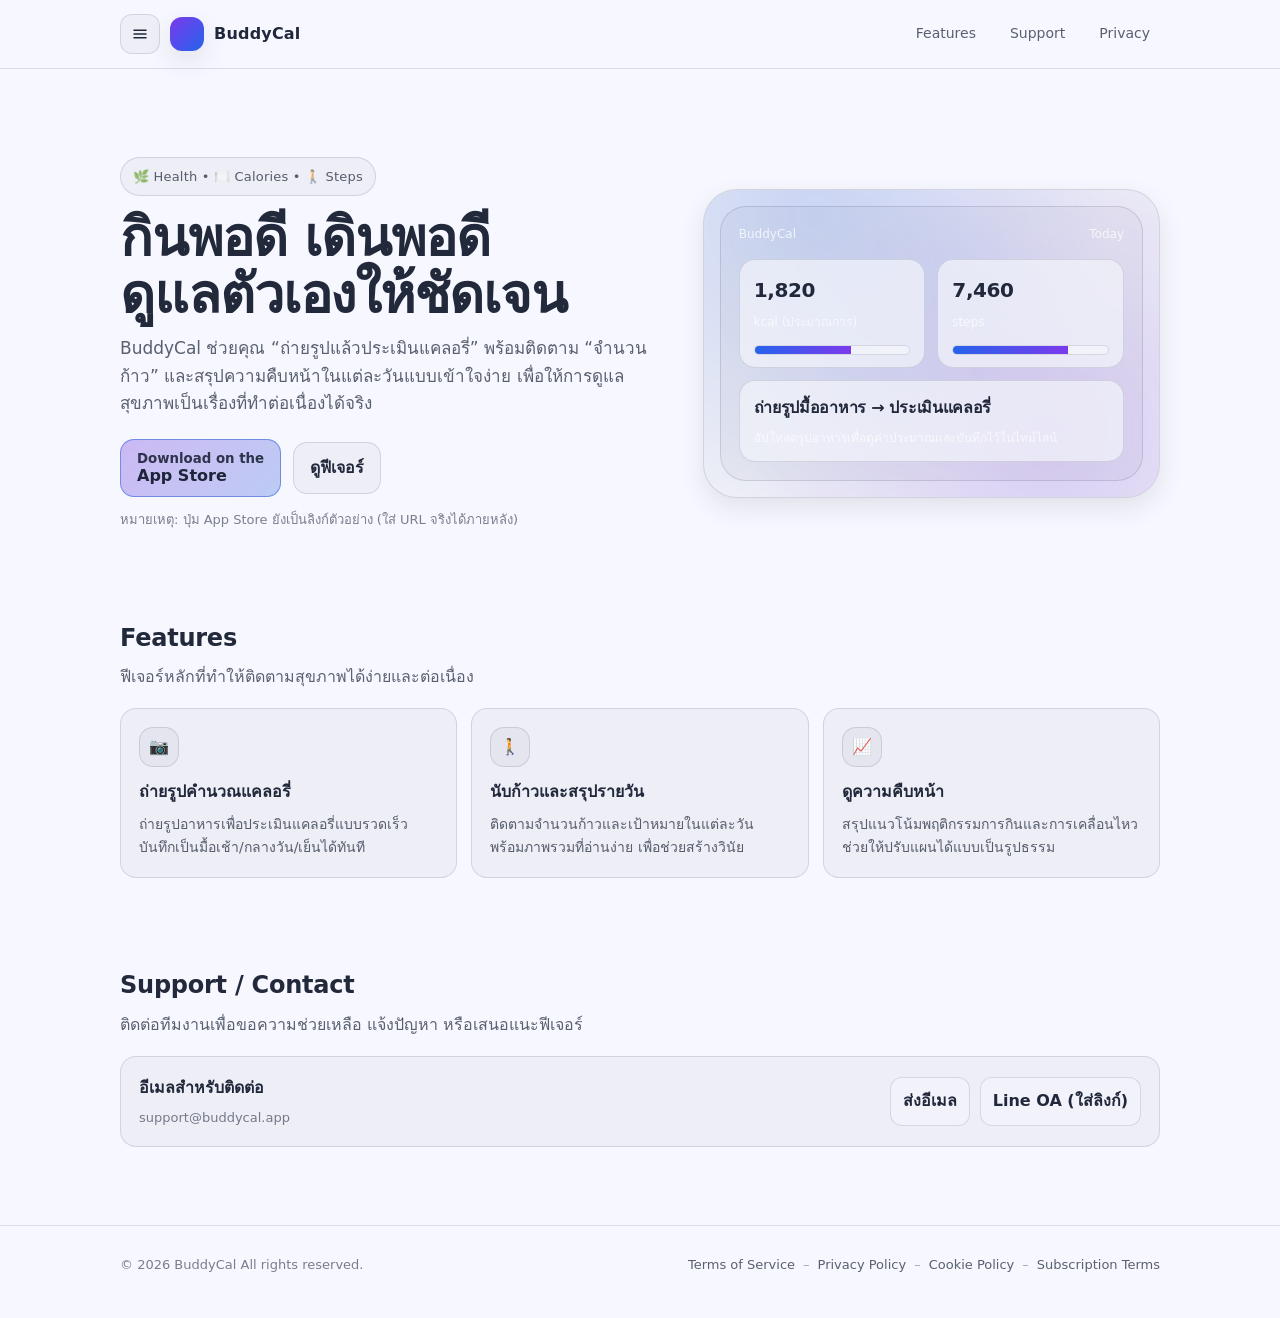
==== index.html @ 4c64c32c "Add hamburger drawer menu with language toggle Adds a slide-out menu (Home, Usage, Contact) and TH/E" ====
<!doctype html>
<html lang="th">
  <head>
    <meta charset="utf-8" />
    <meta name="viewport" content="width=device-width, initial-scale=1" />
    <meta name="description" content="BuddyCal — ถ่ายรูปคำนวณแคลอรี่, นับก้าว, ติดตามสุขภาพแบบง่ายๆ" />
    <meta name="color-scheme" content="light dark" />
    <title>BuddyCal</title>

    <style>
      :root {
        --bg: #0b1020;
        --fg: rgba(255, 255, 255, 0.92);
        --muted: rgba(255, 255, 255, 0.72);
        --muted2: rgba(255, 255, 255, 0.56);
        --card: rgba(255, 255, 255, 0.06);
        --border: rgba(255, 255, 255, 0.12);
        --accent: #60a5fa;
        --accent2: #a78bfa;
        --shadow: 0 10px 26px rgba(0, 0, 0, 0.22);
        --radius: 16px;
      }

      @media (prefers-color-scheme: light) {
        :root {
          --bg: #f7f8ff;
          --fg: rgba(15, 23, 42, 0.92);
          --muted: rgba(15, 23, 42, 0.68);
          --muted2: rgba(15, 23, 42, 0.54);
          --card: rgba(15, 23, 42, 0.04);
          --border: rgba(15, 23, 42, 0.12);
          --accent: #2563eb;
          --accent2: #7c3aed;
          --shadow: 0 10px 26px rgba(15, 23, 42, 0.10);
        }
      }

      * { box-sizing: border-box; }
      html { scroll-behavior: smooth; }
      body {
        margin: 0;
        color: var(--fg);
        font-family: ui-sans-serif, system-ui, -apple-system, "Segoe UI", Roboto, Helvetica, Arial, "Apple Color Emoji",
          "Segoe UI Emoji";
        line-height: 1.65;
        background: var(--bg);
      }

      a { color: inherit; text-decoration: none; }
      a:hover { text-decoration: underline; }

      .container { width: min(1040px, calc(100% - 40px)); margin: 0 auto; }
      .pill {
        display: inline-flex;
        align-items: center;
        gap: 8px;
        border: 1px solid var(--border);
        background: var(--card);
        padding: 8px 12px;
        border-radius: 999px;
        color: var(--muted);
        font-size: 13px;
        letter-spacing: 0.2px;
      }

      header {
        position: sticky;
        top: 0;
        z-index: 50;
        background: color-mix(in srgb, var(--bg) 92%, transparent);
        border-bottom: 1px solid var(--border);
        backdrop-filter: blur(10px);
      }
      .nav {
        display: flex;
        align-items: center;
        justify-content: space-between;
        padding: 14px 0;
        gap: 14px;
      }
      .navLeft { display: inline-flex; align-items: center; gap: 10px; min-width: 200px; }
      .iconBtn {
        width: 40px;
        height: 40px;
        border-radius: 12px;
        border: 1px solid var(--border);
        background: var(--card);
        color: var(--fg);
        display: grid;
        place-items: center;
        cursor: pointer;
      }
      .iconBtn:hover { border-color: color-mix(in srgb, var(--border) 60%, var(--fg)); }
      .iconBtn:focus { outline: 2px solid color-mix(in srgb, var(--accent) 55%, transparent); outline-offset: 2px; }
      .brand {
        display: inline-flex;
        align-items: center;
        gap: 10px;
        font-weight: 800;
        letter-spacing: 0.2px;
      }
      .logo {
        width: 34px;
        height: 34px;
        border-radius: 12px;
        background: linear-gradient(135deg, var(--accent2), var(--accent));
        box-shadow: var(--shadow);
      }
      .menu {
        display: flex;
        align-items: center;
        gap: 14px;
        flex-wrap: wrap;
        justify-content: flex-end;
      }
      .menu a {
        color: var(--muted);
        font-size: 14px;
        padding: 8px 10px;
        border-radius: 999px;
      }
      .menu a:hover {
        background: var(--card);
        text-decoration: none;
        color: var(--fg);
      }
      @media (max-width: 760px) {
        .menu { display: none; }
      }

      .drawerBackdrop[aria-hidden="true"] { display: none; }
      .drawerBackdrop {
        position: fixed;
        inset: 0;
        background: rgba(0, 0, 0, 0.45);
        z-index: 80;
      }
      .drawer {
        position: fixed;
        top: 0;
        left: 0;
        height: 100%;
        width: min(320px, 86vw);
        background: color-mix(in srgb, var(--bg) 92%, transparent);
        border-right: 1px solid var(--border);
        backdrop-filter: blur(12px);
        transform: translateX(-105%);
        transition: transform 180ms ease;
        z-index: 90;
        display: flex;
        flex-direction: column;
      }
      .drawer[aria-hidden="false"] { transform: translateX(0); }
      .drawerHeader {
        display: flex;
        align-items: center;
        justify-content: space-between;
        padding: 14px 14px 10px;
        border-bottom: 1px solid var(--border);
      }
      .drawerTitle { font-weight: 800; letter-spacing: 0.2px; }
      .drawerBody { padding: 12px 14px 18px; }
      .drawerList { margin: 0; padding: 0; list-style: none; }
      .drawerList a, .drawerList button {
        width: 100%;
        display: flex;
        align-items: center;
        justify-content: space-between;
        gap: 10px;
        padding: 12px 10px;
        border-radius: 12px;
        border: 1px solid transparent;
        background: transparent;
        color: var(--fg);
        font: inherit;
        cursor: pointer;
        text-decoration: none;
      }
      .drawerList a:hover, .drawerList button:hover {
        background: var(--card);
        border-color: var(--border);
        text-decoration: none;
      }
      .drawerSectionLabel {
        margin: 14px 6px 8px;
        color: var(--muted2);
        font-size: 12px;
      }
      .drawerLangRow { display: flex; gap: 10px; flex-wrap: wrap; }
      .segBtn {
        border: 1px solid var(--border);
        background: var(--card);
        color: var(--muted);
        padding: 10px 12px;
        border-radius: 999px;
        cursor: pointer;
        font: inherit;
      }
      .segBtn[aria-pressed="true"] { color: var(--fg); border-color: color-mix(in srgb, var(--border) 60%, var(--fg)); }

      main { padding: 44px 0 34px; }
      section { padding: 44px 0; }

      .hero {
        display: grid;
        grid-template-columns: 1.2fr 1fr;
        gap: 34px;
        align-items: center;
      }
      h1 {
        margin: 14px 0 12px;
        font-size: clamp(36px, 4.2vw, 56px);
        line-height: 1.05;
        letter-spacing: -0.02em;
      }
      .lead {
        margin: 0 0 22px;
        color: var(--muted);
        font-size: 17px;
        line-height: 1.6;
      }
      .ctaRow { display: flex; gap: 12px; align-items: center; flex-wrap: wrap; }
      .btn {
        display: inline-flex;
        align-items: center;
        justify-content: center;
        gap: 10px;
        padding: 12px 16px;
        border-radius: 14px;
        border: 1px solid var(--border);
        background: var(--card);
        color: var(--fg);
        font-weight: 650;
        box-shadow: none;
        text-decoration: none !important;
      }
      .btnPrimary {
        border: 1px solid color-mix(in srgb, var(--accent) 45%, var(--border));
        background: linear-gradient(135deg, color-mix(in srgb, var(--accent2) 30%, var(--card)), color-mix(in srgb, var(--accent) 26%, var(--card)));
      }
      .btn small { display: block; font-weight: 550; opacity: 0.9; }
      .btn span { display: block; line-height: 1.1; }
      .btn:hover { text-decoration: none; border-color: color-mix(in srgb, var(--border) 60%, var(--fg)); }
      .note { color: var(--muted2); font-size: 13px; }

      .phone {
        position: relative;
        border-radius: 34px;
        padding: 16px;
        background: var(--card);
        border: 1px solid var(--border);
        box-shadow: var(--shadow);
        overflow: hidden;
      }
      .phone::before {
        content: "";
        position: absolute;
        inset: -60px;
        background: radial-gradient(circle at 30% 20%, color-mix(in srgb, var(--accent) 18%, transparent), transparent 55%),
          radial-gradient(circle at 70% 70%, color-mix(in srgb, var(--accent2) 18%, transparent), transparent 60%);
        filter: blur(6px);
      }
      .screen {
        position: relative;
        border-radius: 26px;
        border: 1px solid var(--border);
        background: color-mix(in srgb, var(--card) 75%, transparent);
        padding: 18px;
      }
      .mockTop {
        display: flex;
        justify-content: space-between;
        align-items: center;
        margin-bottom: 14px;
        color: rgba(255, 255, 255, 0.75);
        font-size: 12px;
      }
      .mockCardGrid { display: grid; grid-template-columns: 1fr 1fr; gap: 12px; }
      .mockCard {
        border-radius: 16px;
        padding: 14px 14px 12px;
        border: 1px solid var(--border);
        background: color-mix(in srgb, var(--bg) 70%, var(--card));
      }
      .kpi { font-weight: 800; font-size: 20px; letter-spacing: -0.02em; margin-bottom: 6px; }
      .kpiLabel { color: rgba(255, 255, 255, 0.68); font-size: 12px; }
      .mockBar {
        margin-top: 12px;
        height: 10px;
        border-radius: 999px;
        background: color-mix(in srgb, var(--bg) 75%, var(--card));
        overflow: hidden;
        border: 1px solid var(--border);
      }
      .mockBar > i {
        display: block;
        height: 100%;
        width: 62%;
        background: linear-gradient(90deg, var(--accent), var(--accent2));
      }

      .sectionTitle {
        display: flex;
        align-items: baseline;
        justify-content: space-between;
        gap: 16px;
        margin-bottom: 18px;
      }
      h2 { margin: 0; font-size: 24px; letter-spacing: -0.01em; }
      .sectionDesc { margin: 6px 0 0; color: var(--muted); line-height: 1.6; }

      .grid3 { display: grid; grid-template-columns: repeat(3, 1fr); gap: 14px; }
      .feature {
        border-radius: var(--radius);
        border: 1px solid var(--border);
        background: var(--card);
        padding: 18px;
        box-shadow: none;
      }
      .icon {
        width: 40px;
        height: 40px;
        border-radius: 14px;
        display: grid;
        place-items: center;
        background: color-mix(in srgb, var(--card) 85%, transparent);
        border: 1px solid var(--border);
        margin-bottom: 12px;
      }
      .feature h3 { margin: 0 0 8px; font-size: 16px; }
      .feature p { margin: 0; color: var(--muted); line-height: 1.65; font-size: 14px; }

      .supportCard {
        border-radius: var(--radius);
        border: 1px solid var(--border);
        background: var(--card);
        padding: 18px;
        display: flex;
        align-items: center;
        justify-content: space-between;
        gap: 12px;
        flex-wrap: wrap;
      }
      .supportCard .left { min-width: 240px; }
      .supportCard strong { display: block; font-size: 16px; margin-bottom: 6px; }
      .supportCard .links { display: flex; gap: 10px; flex-wrap: wrap; }
      .linkBtn {
        display: inline-flex;
        align-items: center;
        gap: 10px;
        border: 1px solid var(--border);
        background: color-mix(in srgb, var(--bg) 70%, var(--card));
        padding: 10px 12px;
        border-radius: 12px;
        text-decoration: none !important;
        color: var(--fg);
        font-weight: 650;
      }
      .linkBtn:hover { text-decoration: none; border-color: color-mix(in srgb, var(--border) 60%, var(--fg)); }

      footer {
        padding: 28px 0 42px;
        border-top: 1px solid var(--border);
        color: var(--muted2);
        font-size: 13px;
      }
      .footerRow {
        display: flex;
        align-items: center;
        justify-content: space-between;
        gap: 12px;
        flex-wrap: wrap;
      }
      .footerLinks {
        display: flex;
        gap: 8px;
        flex-wrap: wrap;
        align-items: center;
        color: var(--muted);
      }
      .footerLinks a { color: inherit; }
      .footerLinks a:hover { color: var(--fg); }
      .footerSep { opacity: 0.55; user-select: none; }

      @media (max-width: 920px) {
        .hero { grid-template-columns: 1fr; }
      }
      @media (max-width: 860px) {
        .grid3 { grid-template-columns: 1fr; }
      }
      @media (prefers-reduced-motion: reduce) {
        html { scroll-behavior: auto; }
        .btn:hover, .linkBtn:hover { transform: none; }
      }
    </style>
  </head>

  <body>
    <header>
      <div class="container">
        <nav class="nav" aria-label="Primary">
          <div class="navLeft">
            <button class="iconBtn" type="button" id="openMenu" aria-label="Open menu" aria-controls="drawer" aria-expanded="false">
              <svg width="18" height="18" viewBox="0 0 24 24" fill="none" aria-hidden="true">
                <path d="M4 7h16M4 12h16M4 17h16" stroke="currentColor" stroke-width="2" stroke-linecap="round"/>
              </svg>
            </button>
            <a class="brand" href="#top" aria-label="BuddyCal Home">
              <span class="logo" aria-hidden="true"></span>
              <span>BuddyCal</span>
            </a>
          </div>
          <div class="menu">
            <a href="#features">Features</a>
            <a href="#support">Support</a>
            <a href="privacy/">Privacy</a>
          </div>
        </nav>
      </div>
    </header>

    <div class="drawerBackdrop" id="backdrop" aria-hidden="true"></div>
    <aside class="drawer" id="drawer" aria-hidden="true" aria-label="Menu">
      <div class="drawerHeader">
        <div class="drawerTitle">BuddyCal</div>
        <button class="iconBtn" type="button" id="closeMenu" aria-label="Close menu">
          <svg width="18" height="18" viewBox="0 0 24 24" fill="none" aria-hidden="true">
            <path d="M6 6l12 12M18 6L6 18" stroke="currentColor" stroke-width="2" stroke-linecap="round"/>
          </svg>
        </button>
      </div>
      <div class="drawerBody">
        <ul class="drawerList">
          <li><a href="./" data-i18n="home">หน้าแรก</a></li>
          <li><a href="./#features" data-i18n="usage">การใช้งาน</a></li>
          <li><a href="./#support" data-i18n="contact">ติดต่อเรา</a></li>
        </ul>

        <div class="drawerSectionLabel" data-i18n="language">เปลี่ยนภาษา</div>
        <div class="drawerLangRow" role="group" aria-label="Language">
          <button class="segBtn" type="button" id="langTH" aria-pressed="true">ไทย</button>
          <button class="segBtn" type="button" id="langEN" aria-pressed="false">English</button>
        </div>
      </div>
    </aside>

    <main id="top">
      <div class="container">
        <section class="hero" aria-label="Hero">
          <div>
            <span class="pill">🌿 Health • 🍽️ Calories • 🚶 Steps</span>
            <h1>กินพอดี เดินพอดี<br />ดูแลตัวเองให้ชัดเจน</h1>
            <p class="lead">
              BuddyCal ช่วยคุณ “ถ่ายรูปแล้วประเมินแคลอรี่” พร้อมติดตาม “จำนวนก้าว” และสรุปความคืบหน้าในแต่ละวันแบบเข้าใจง่าย
              เพื่อให้การดูแลสุขภาพเป็นเรื่องที่ทำต่อเนื่องได้จริง
            </p>

            <div class="ctaRow">
              <a class="btn btnPrimary" href="#" aria-label="Download on the App Store (placeholder)">
                <span>
                  <small>Download on the</small>
                  <span>App Store</span>
                </span>
              </a>
              <a class="btn" href="#features" aria-label="See features">ดูฟีเจอร์</a>
              <span class="note">หมายเหตุ: ปุ่ม App Store ยังเป็นลิงก์ตัวอย่าง (ใส่ URL จริงได้ภายหลัง)</span>
            </div>
          </div>

          <div class="phone" aria-label="App preview mockup">
            <div class="screen">
              <div class="mockTop">
                <span>BuddyCal</span>
                <span>Today</span>
              </div>
              <div class="mockCardGrid">
                <div class="mockCard">
                  <div class="kpi">1,820</div>
                  <div class="kpiLabel">kcal (ประมาณการ)</div>
                  <div class="mockBar"><i></i></div>
                </div>
                <div class="mockCard">
                  <div class="kpi">7,460</div>
                  <div class="kpiLabel">steps</div>
                  <div class="mockBar"><i style="width: 74%"></i></div>
                </div>
                <div class="mockCard" style="grid-column: 1 / -1">
                  <div class="kpi" style="font-size: 16px; margin-bottom: 8px">ถ่ายรูปมื้ออาหาร → ประเมินแคลอรี่</div>
                  <div class="kpiLabel">อัปโหลดรูปอาหารเพื่อดูค่าประมาณและบันทึกไว้ในไทม์ไลน์</div>
                </div>
              </div>
            </div>
          </div>
        </section>

        <section id="features" aria-label="Features">
          <div class="sectionTitle">
            <div>
              <h2>Features</h2>
              <p class="sectionDesc">ฟีเจอร์หลักที่ทำให้ติดตามสุขภาพได้ง่ายและต่อเนื่อง</p>
            </div>
          </div>

          <div class="grid3">
            <article class="feature">
              <div class="icon" aria-hidden="true">📷</div>
              <h3>ถ่ายรูปคำนวณแคลอรี่</h3>
              <p>ถ่ายรูปอาหารเพื่อประเมินแคลอรี่แบบรวดเร็ว บันทึกเป็นมื้อเช้า/กลางวัน/เย็นได้ทันที</p>
            </article>
            <article class="feature">
              <div class="icon" aria-hidden="true">🚶</div>
              <h3>นับก้าวและสรุปรายวัน</h3>
              <p>ติดตามจำนวนก้าวและเป้าหมายในแต่ละวัน พร้อมภาพรวมที่อ่านง่าย เพื่อช่วยสร้างวินัย</p>
            </article>
            <article class="feature">
              <div class="icon" aria-hidden="true">📈</div>
              <h3>ดูความคืบหน้า</h3>
              <p>สรุปแนวโน้มพฤติกรรมการกินและการเคลื่อนไหว ช่วยให้ปรับแผนได้แบบเป็นรูปธรรม</p>
            </article>
          </div>
        </section>

        <section id="support" aria-label="Support">
          <div class="sectionTitle">
            <div>
              <h2>Support / Contact</h2>
              <p class="sectionDesc">ติดต่อทีมงานเพื่อขอความช่วยเหลือ แจ้งปัญหา หรือเสนอแนะฟีเจอร์</p>
            </div>
          </div>

          <div class="supportCard">
            <div class="left">
              <strong>อีเมลสำหรับติดต่อ</strong>
              <div class="note"><a href="mailto:support@buddycal.app">support@buddycal.app</a></div>
            </div>
            <div class="links" aria-label="Support links">
              <a class="linkBtn" href="mailto:support@buddycal.app">ส่งอีเมล</a>
              <a class="linkBtn" href="#" aria-label="Line OA link (placeholder)">Line OA (ใส่ลิงก์)</a>
            </div>
          </div>
        </section>
      </div>
    </main>

    <footer>
      <div class="container">
        <div class="footerRow">
          <div>© <span id="y"></span> BuddyCal All rights reserved.</div>
          <div class="footerLinks" aria-label="Legal links">
            <a href="terms/">Terms of Service</a>
            <span class="footerSep" aria-hidden="true">–</span>
            <a href="privacy/">Privacy Policy</a>
            <span class="footerSep" aria-hidden="true">–</span>
            <a href="cookie/">Cookie Policy</a>
            <span class="footerSep" aria-hidden="true">–</span>
            <a href="subscription-terms/">Subscription Terms</a>
          </div>
        </div>
      </div>
    </footer>

    <script>
      document.getElementById("y").textContent = new Date().getFullYear();

      const STORAGE_KEY = "buddycal_site_lang";
      const STRINGS = {
        th: { home: "หน้าแรก", usage: "การใช้งาน", contact: "ติดต่อเรา", language: "เปลี่ยนภาษา" },
        en: { home: "Home", usage: "How to use", contact: "Contact", language: "Language" },
      };

      const openBtn = document.getElementById("openMenu");
      const closeBtn = document.getElementById("closeMenu");
      const backdrop = document.getElementById("backdrop");
      const drawer = document.getElementById("drawer");
      const langTH = document.getElementById("langTH");
      const langEN = document.getElementById("langEN");

      function setLang(lang) {
        const s = STRINGS[lang] || STRINGS.th;
        document.documentElement.lang = lang;
        document.querySelectorAll("[data-i18n]").forEach((el) => {
          const key = el.getAttribute("data-i18n");
          if (key && s[key]) el.textContent = s[key];
        });
        langTH.setAttribute("aria-pressed", String(lang === "th"));
        langEN.setAttribute("aria-pressed", String(lang === "en"));
        localStorage.setItem(STORAGE_KEY, lang);
      }

      function getLang() {
        const saved = localStorage.getItem(STORAGE_KEY);
        if (saved === "th" || saved === "en") return saved;
        const pref = String((navigator.language || "").toLowerCase());
        return pref.startsWith("th") ? "th" : "en";
      }

      function openDrawer() {
        drawer.setAttribute("aria-hidden", "false");
        backdrop.setAttribute("aria-hidden", "false");
        openBtn.setAttribute("aria-expanded", "true");
        document.body.style.overflow = "hidden";
      }

      function closeDrawer() {
        drawer.setAttribute("aria-hidden", "true");
        backdrop.setAttribute("aria-hidden", "true");
        openBtn.setAttribute("aria-expanded", "false");
        document.body.style.overflow = "";
      }

      openBtn.addEventListener("click", openDrawer);
      closeBtn.addEventListener("click", closeDrawer);
      backdrop.addEventListener("click", closeDrawer);
      window.addEventListener("keydown", (e) => {
        if (e.key === "Escape") closeDrawer();
      });
      drawer.querySelectorAll("a").forEach((a) => a.addEventListener("click", closeDrawer));
      langTH.addEventListener("click", () => setLang("th"));
      langEN.addEventListener("click", () => setLang("en"));

      setLang(getLang());
    </script>
  </body>
</html>
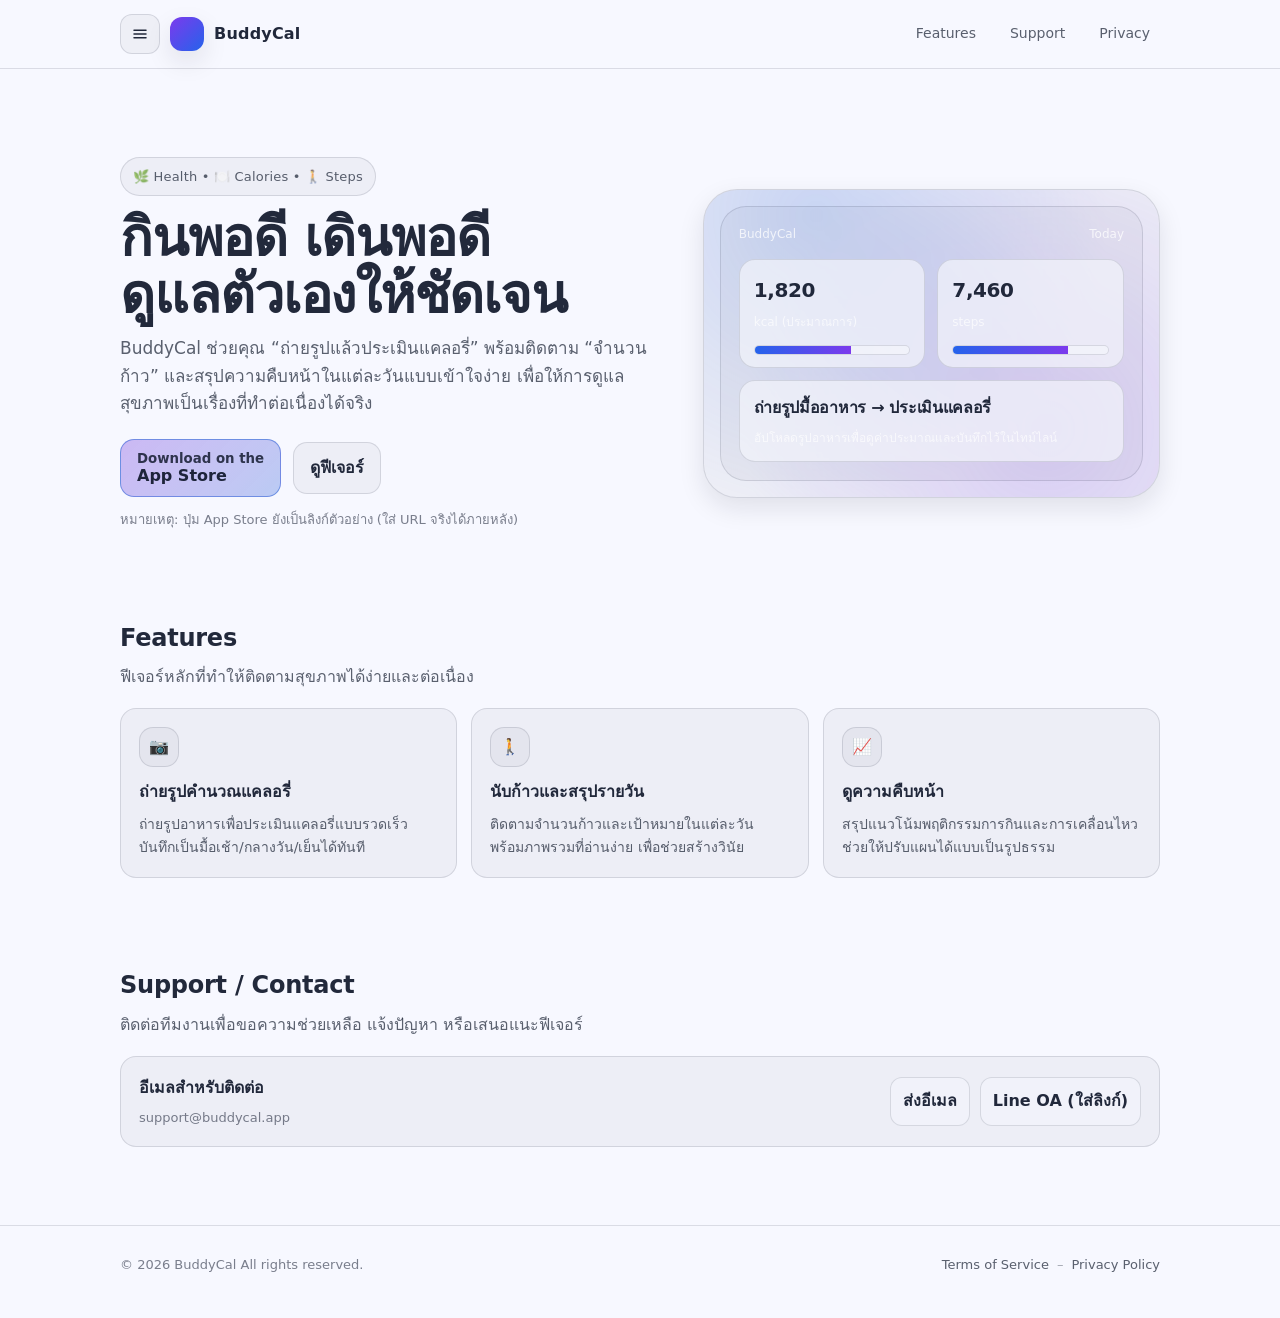
==== commit 40107567: "Simplify footer legal links Remove Cookie Policy and Subscription Terms from footer across pages.  M" ====
--- a/index.html
+++ b/index.html
@@ -550,10 +550,6 @@
             <a href="terms/">Terms of Service</a>
             <span class="footerSep" aria-hidden="true">–</span>
             <a href="privacy/">Privacy Policy</a>
-            <span class="footerSep" aria-hidden="true">–</span>
-            <a href="cookie/">Cookie Policy</a>
-            <span class="footerSep" aria-hidden="true">–</span>
-            <a href="subscription-terms/">Subscription Terms</a>
           </div>
         </div>
       </div>
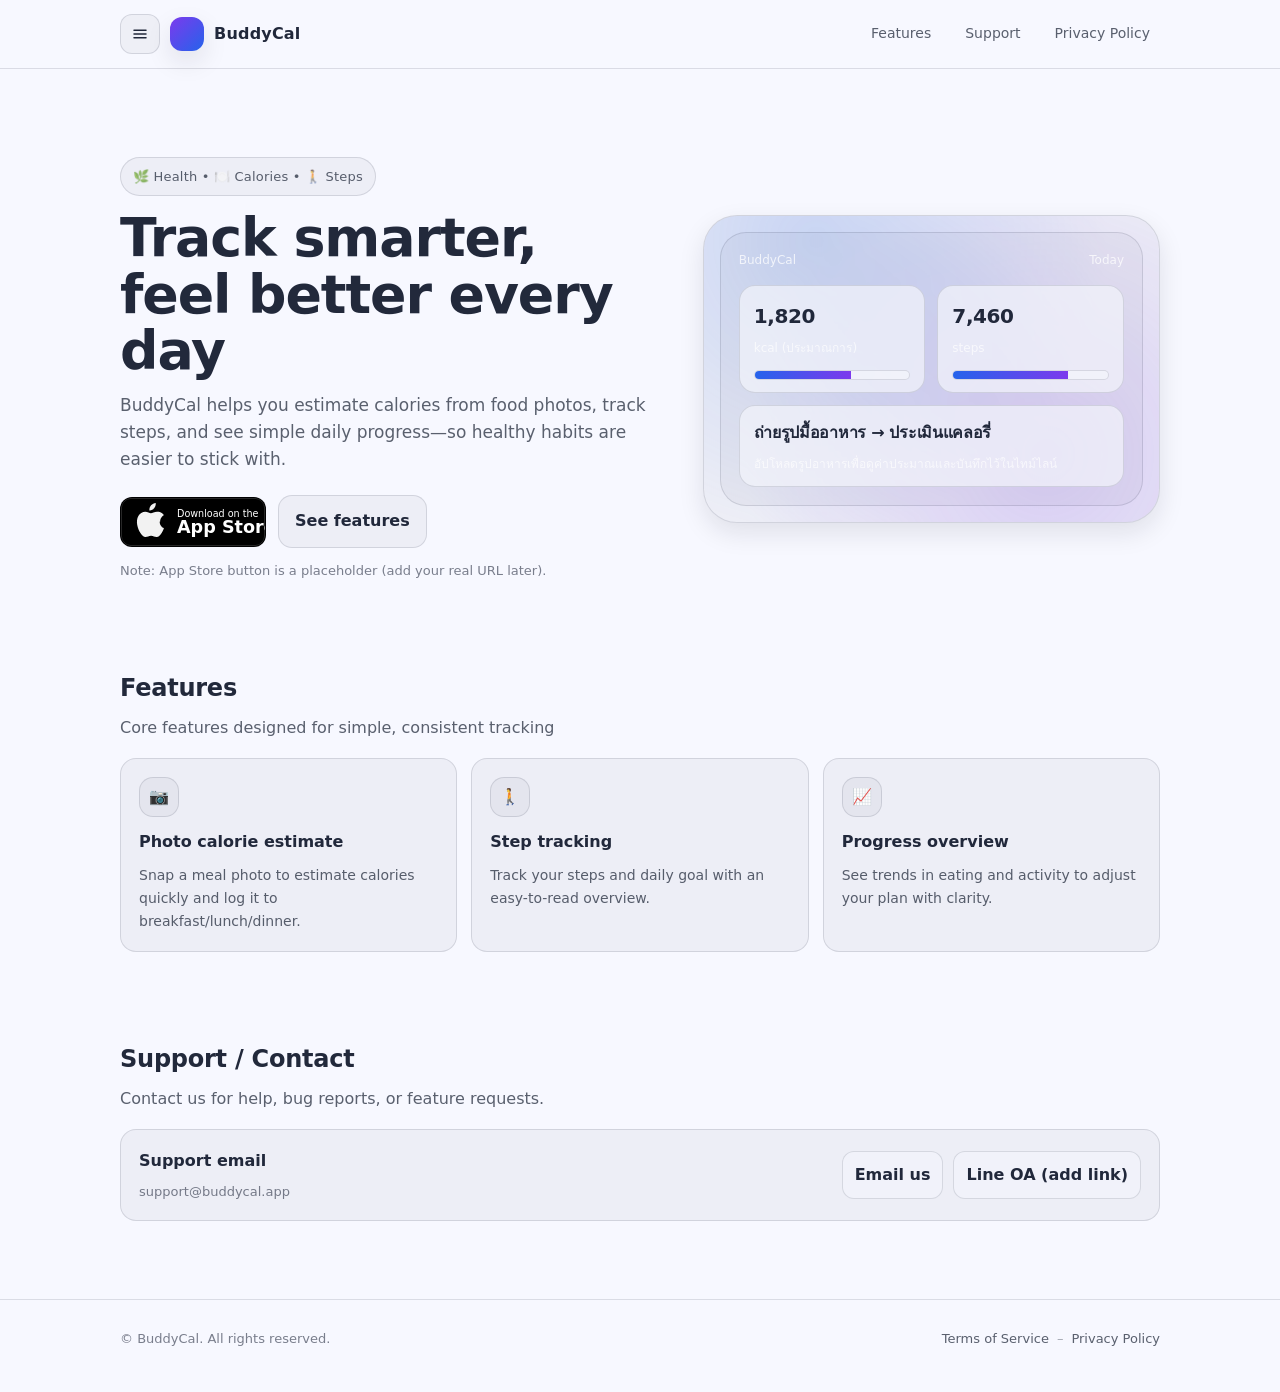
==== commit c050b8bc: "Update global language toggle and add App Store badge Language selection now updates header/footer a" ====
--- a/index.html
+++ b/index.html
@@ -242,6 +242,20 @@
       .btn span { display: block; line-height: 1.1; }
       .btn:hover { text-decoration: none; border-color: color-mix(in srgb, var(--border) 60%, var(--fg)); }
       .note { color: var(--muted2); font-size: 13px; }
+
+      .storeBadge {
+        display: inline-flex;
+        border-radius: 12px;
+        overflow: hidden;
+        border: 1px solid color-mix(in srgb, var(--border) 70%, var(--fg));
+        background: #000;
+        text-decoration: none !important;
+      }
+      .storeBadge:hover { border-color: color-mix(in srgb, var(--border) 35%, var(--fg)); }
+      .storeBadge svg { display: block; height: 48px; width: auto; }
+      @media (prefers-color-scheme: light) {
+        .storeBadge { border-color: color-mix(in srgb, var(--border) 55%, #000); }
+      }
 
       .phone {
         position: relative;
@@ -411,9 +425,9 @@
             </a>
           </div>
           <div class="menu">
-            <a href="#features">Features</a>
-            <a href="#support">Support</a>
-            <a href="privacy/">Privacy</a>
+            <a href="#features" data-i18n="top_features">Features</a>
+            <a href="#support" data-i18n="top_support">Support</a>
+            <a href="privacy/" data-i18n="top_privacy">Privacy</a>
           </div>
         </nav>
       </div>
@@ -449,21 +463,36 @@
         <section class="hero" aria-label="Hero">
           <div>
             <span class="pill">🌿 Health • 🍽️ Calories • 🚶 Steps</span>
-            <h1>กินพอดี เดินพอดี<br />ดูแลตัวเองให้ชัดเจน</h1>
-            <p class="lead">
+            <h1 data-i18n="hero_title">กินพอดี เดินพอดี<br />ดูแลตัวเองให้ชัดเจน</h1>
+            <p class="lead" data-i18n="hero_lead">
               BuddyCal ช่วยคุณ “ถ่ายรูปแล้วประเมินแคลอรี่” พร้อมติดตาม “จำนวนก้าว” และสรุปความคืบหน้าในแต่ละวันแบบเข้าใจง่าย
               เพื่อให้การดูแลสุขภาพเป็นเรื่องที่ทำต่อเนื่องได้จริง
             </p>
 
             <div class="ctaRow">
-              <a class="btn btnPrimary" href="#" aria-label="Download on the App Store (placeholder)">
-                <span>
-                  <small>Download on the</small>
-                  <span>App Store</span>
-                </span>
+              <a class="storeBadge" href="#" aria-label="Download on the App Store (placeholder)">
+                <svg viewBox="0 0 180 60" role="img" aria-label="Download on the App Store">
+                  <rect x="0.5" y="0.5" width="179" height="59" rx="12" fill="#000" stroke="rgba(255,255,255,0.22)" />
+                  <path
+                    fill="#fff"
+                    d="M48.9 29.8c0-5.6 4.6-8.3 4.8-8.4-2.6-3.8-6.6-4.3-8.0-4.3-3.4-.3-6.6 2-8.3 2s-4.3-2-7.0-2c-3.6.1-6.9 2.1-8.7 5.4-3.7 6.4-.9 15.9 2.6 21.1 1.7 2.5 3.8 5.4 6.5 5.3 2.6-.1 3.6-1.7 6.8-1.7s4.1 1.7 6.9 1.6c2.8 0 4.6-2.6 6.3-5.1 2-2.9 2.8-5.7 2.8-5.9-.1-.1-5.3-2-5.3-8.4z"
+                    opacity="0.95"
+                  />
+                  <path
+                    fill="#fff"
+                    d="M41.4 12.7c1.4-1.7 2.3-4.1 2-6.5-2 0.1-4.4 1.3-5.8 3-1.3 1.5-2.4 4-2.1 6.3 2.2.2 4.5-1.1 5.9-2.8z"
+                    opacity="0.95"
+                  />
+                  <text x="70" y="24" fill="#fff" font-size="12" font-family="ui-sans-serif,system-ui,-apple-system,Segoe UI,Roboto,Helvetica,Arial">
+                    Download on the
+                  </text>
+                  <text x="70" y="44" fill="#fff" font-size="22" font-weight="700" font-family="ui-sans-serif,system-ui,-apple-system,Segoe UI,Roboto,Helvetica,Arial">
+                    App Store
+                  </text>
+                </svg>
               </a>
-              <a class="btn" href="#features" aria-label="See features">ดูฟีเจอร์</a>
-              <span class="note">หมายเหตุ: ปุ่ม App Store ยังเป็นลิงก์ตัวอย่าง (ใส่ URL จริงได้ภายหลัง)</span>
+              <a class="btn" href="#features" aria-label="See features" data-i18n="cta_features">ดูฟีเจอร์</a>
+              <span class="note" data-i18n="cta_note">หมายเหตุ: ปุ่ม App Store ยังเป็นลิงก์ตัวอย่าง (ใส่ URL จริงได้ภายหลัง)</span>
             </div>
           </div>
 
@@ -496,26 +525,26 @@
         <section id="features" aria-label="Features">
           <div class="sectionTitle">
             <div>
-              <h2>Features</h2>
-              <p class="sectionDesc">ฟีเจอร์หลักที่ทำให้ติดตามสุขภาพได้ง่ายและต่อเนื่อง</p>
+              <h2 data-i18n="features_title">Features</h2>
+              <p class="sectionDesc" data-i18n="features_desc">ฟีเจอร์หลักที่ทำให้ติดตามสุขภาพได้ง่ายและต่อเนื่อง</p>
             </div>
           </div>
 
           <div class="grid3">
             <article class="feature">
               <div class="icon" aria-hidden="true">📷</div>
-              <h3>ถ่ายรูปคำนวณแคลอรี่</h3>
-              <p>ถ่ายรูปอาหารเพื่อประเมินแคลอรี่แบบรวดเร็ว บันทึกเป็นมื้อเช้า/กลางวัน/เย็นได้ทันที</p>
+              <h3 data-i18n="f1_title">ถ่ายรูปคำนวณแคลอรี่</h3>
+              <p data-i18n="f1_desc">ถ่ายรูปอาหารเพื่อประเมินแคลอรี่แบบรวดเร็ว บันทึกเป็นมื้อเช้า/กลางวัน/เย็นได้ทันที</p>
             </article>
             <article class="feature">
               <div class="icon" aria-hidden="true">🚶</div>
-              <h3>นับก้าวและสรุปรายวัน</h3>
-              <p>ติดตามจำนวนก้าวและเป้าหมายในแต่ละวัน พร้อมภาพรวมที่อ่านง่าย เพื่อช่วยสร้างวินัย</p>
+              <h3 data-i18n="f2_title">นับก้าวและสรุปรายวัน</h3>
+              <p data-i18n="f2_desc">ติดตามจำนวนก้าวและเป้าหมายในแต่ละวัน พร้อมภาพรวมที่อ่านง่าย เพื่อช่วยสร้างวินัย</p>
             </article>
             <article class="feature">
               <div class="icon" aria-hidden="true">📈</div>
-              <h3>ดูความคืบหน้า</h3>
-              <p>สรุปแนวโน้มพฤติกรรมการกินและการเคลื่อนไหว ช่วยให้ปรับแผนได้แบบเป็นรูปธรรม</p>
+              <h3 data-i18n="f3_title">ดูความคืบหน้า</h3>
+              <p data-i18n="f3_desc">สรุปแนวโน้มพฤติกรรมการกินและการเคลื่อนไหว ช่วยให้ปรับแผนได้แบบเป็นรูปธรรม</p>
             </article>
           </div>
         </section>
@@ -523,19 +552,19 @@
         <section id="support" aria-label="Support">
           <div class="sectionTitle">
             <div>
-              <h2>Support / Contact</h2>
-              <p class="sectionDesc">ติดต่อทีมงานเพื่อขอความช่วยเหลือ แจ้งปัญหา หรือเสนอแนะฟีเจอร์</p>
+              <h2 data-i18n="support_title">Support / Contact</h2>
+              <p class="sectionDesc" data-i18n="support_desc">ติดต่อทีมงานเพื่อขอความช่วยเหลือ แจ้งปัญหา หรือเสนอแนะฟีเจอร์</p>
             </div>
           </div>
 
           <div class="supportCard">
             <div class="left">
-              <strong>อีเมลสำหรับติดต่อ</strong>
+              <strong data-i18n="support_email_label">อีเมลสำหรับติดต่อ</strong>
               <div class="note"><a href="mailto:support@buddycal.app">support@buddycal.app</a></div>
             </div>
             <div class="links" aria-label="Support links">
-              <a class="linkBtn" href="mailto:support@buddycal.app">ส่งอีเมล</a>
-              <a class="linkBtn" href="#" aria-label="Line OA link (placeholder)">Line OA (ใส่ลิงก์)</a>
+              <a class="linkBtn" href="mailto:support@buddycal.app" data-i18n="support_email_btn">ส่งอีเมล</a>
+              <a class="linkBtn" href="#" aria-label="Line OA link (placeholder)" data-i18n="support_line_btn">Line OA (ใส่ลิงก์)</a>
             </div>
           </div>
         </section>
@@ -545,11 +574,11 @@
     <footer>
       <div class="container">
         <div class="footerRow">
-          <div>© <span id="y"></span> BuddyCal All rights reserved.</div>
+          <div data-i18n="footer_copyright">© <span id="y"></span> BuddyCal All rights reserved.</div>
           <div class="footerLinks" aria-label="Legal links">
-            <a href="terms/">Terms of Service</a>
+            <a href="terms/" data-i18n="legal_terms">Terms of Service</a>
             <span class="footerSep" aria-hidden="true">–</span>
-            <a href="privacy/">Privacy Policy</a>
+            <a href="privacy/" data-i18n="legal_privacy">Privacy Policy</a>
           </div>
         </div>
       </div>
@@ -560,8 +589,66 @@
 
       const STORAGE_KEY = "buddycal_site_lang";
       const STRINGS = {
-        th: { home: "หน้าแรก", usage: "การใช้งาน", contact: "ติดต่อเรา", language: "เปลี่ยนภาษา" },
-        en: { home: "Home", usage: "How to use", contact: "Contact", language: "Language" },
+        th: {
+          home: "หน้าแรก",
+          usage: "การใช้งาน",
+          contact: "ติดต่อเรา",
+          language: "เปลี่ยนภาษา",
+          top_features: "Features",
+          top_support: "Support",
+          top_privacy: "Privacy",
+          hero_title: "กินพอดี เดินพอดี<br />ดูแลตัวเองให้ชัดเจน",
+          hero_lead:
+            'BuddyCal ช่วยคุณ “ถ่ายรูปแล้วประเมินแคลอรี่” พร้อมติดตาม “จำนวนก้าว” และสรุปความคืบหน้าในแต่ละวันแบบเข้าใจง่าย เพื่อให้การดูแลสุขภาพเป็นเรื่องที่ทำต่อเนื่องได้จริง',
+          cta_features: "ดูฟีเจอร์",
+          cta_note: "หมายเหตุ: ปุ่ม App Store ยังเป็นลิงก์ตัวอย่าง (ใส่ URL จริงได้ภายหลัง)",
+          features_title: "Features",
+          features_desc: "ฟีเจอร์หลักที่ทำให้ติดตามสุขภาพได้ง่ายและต่อเนื่อง",
+          f1_title: "ถ่ายรูปคำนวณแคลอรี่",
+          f1_desc: "ถ่ายรูปอาหารเพื่อประเมินแคลอรี่แบบรวดเร็ว บันทึกเป็นมื้อเช้า/กลางวัน/เย็นได้ทันที",
+          f2_title: "นับก้าวและสรุปรายวัน",
+          f2_desc: "ติดตามจำนวนก้าวและเป้าหมายในแต่ละวัน พร้อมภาพรวมที่อ่านง่าย เพื่อช่วยสร้างวินัย",
+          f3_title: "ดูความคืบหน้า",
+          f3_desc: "สรุปแนวโน้มพฤติกรรมการกินและการเคลื่อนไหว ช่วยให้ปรับแผนได้แบบเป็นรูปธรรม",
+          support_title: "Support / Contact",
+          support_desc: "ติดต่อทีมงานเพื่อขอความช่วยเหลือ แจ้งปัญหา หรือเสนอแนะฟีเจอร์",
+          support_email_label: "อีเมลสำหรับติดต่อ",
+          support_email_btn: "ส่งอีเมล",
+          support_line_btn: "Line OA (ใส่ลิงก์)",
+          footer_copyright: "© <span id=\"y\"></span> BuddyCal All rights reserved.",
+          legal_terms: "Terms of Service",
+          legal_privacy: "Privacy Policy",
+        },
+        en: {
+          home: "Home",
+          usage: "How to use",
+          contact: "Contact",
+          language: "Language",
+          top_features: "Features",
+          top_support: "Support",
+          top_privacy: "Privacy Policy",
+          hero_title: "Track smarter,<br />feel better every day",
+          hero_lead:
+            "BuddyCal helps you estimate calories from food photos, track steps, and see simple daily progress—so healthy habits are easier to stick with.",
+          cta_features: "See features",
+          cta_note: "Note: App Store button is a placeholder (add your real URL later).",
+          features_title: "Features",
+          features_desc: "Core features designed for simple, consistent tracking",
+          f1_title: "Photo calorie estimate",
+          f1_desc: "Snap a meal photo to estimate calories quickly and log it to breakfast/lunch/dinner.",
+          f2_title: "Step tracking",
+          f2_desc: "Track your steps and daily goal with an easy-to-read overview.",
+          f3_title: "Progress overview",
+          f3_desc: "See trends in eating and activity to adjust your plan with clarity.",
+          support_title: "Support / Contact",
+          support_desc: "Contact us for help, bug reports, or feature requests.",
+          support_email_label: "Support email",
+          support_email_btn: "Email us",
+          support_line_btn: "Line OA (add link)",
+          footer_copyright: "© <span id=\"y\"></span> BuddyCal. All rights reserved.",
+          legal_terms: "Terms of Service",
+          legal_privacy: "Privacy Policy",
+        },
       };
 
       const openBtn = document.getElementById("openMenu");
@@ -576,7 +663,9 @@
         document.documentElement.lang = lang;
         document.querySelectorAll("[data-i18n]").forEach((el) => {
           const key = el.getAttribute("data-i18n");
-          if (key && s[key]) el.textContent = s[key];
+          if (!key || !s[key]) return;
+          if (String(s[key]).includes("<")) el.innerHTML = s[key];
+          else el.textContent = s[key];
         });
         langTH.setAttribute("aria-pressed", String(lang === "th"));
         langEN.setAttribute("aria-pressed", String(lang === "en"));
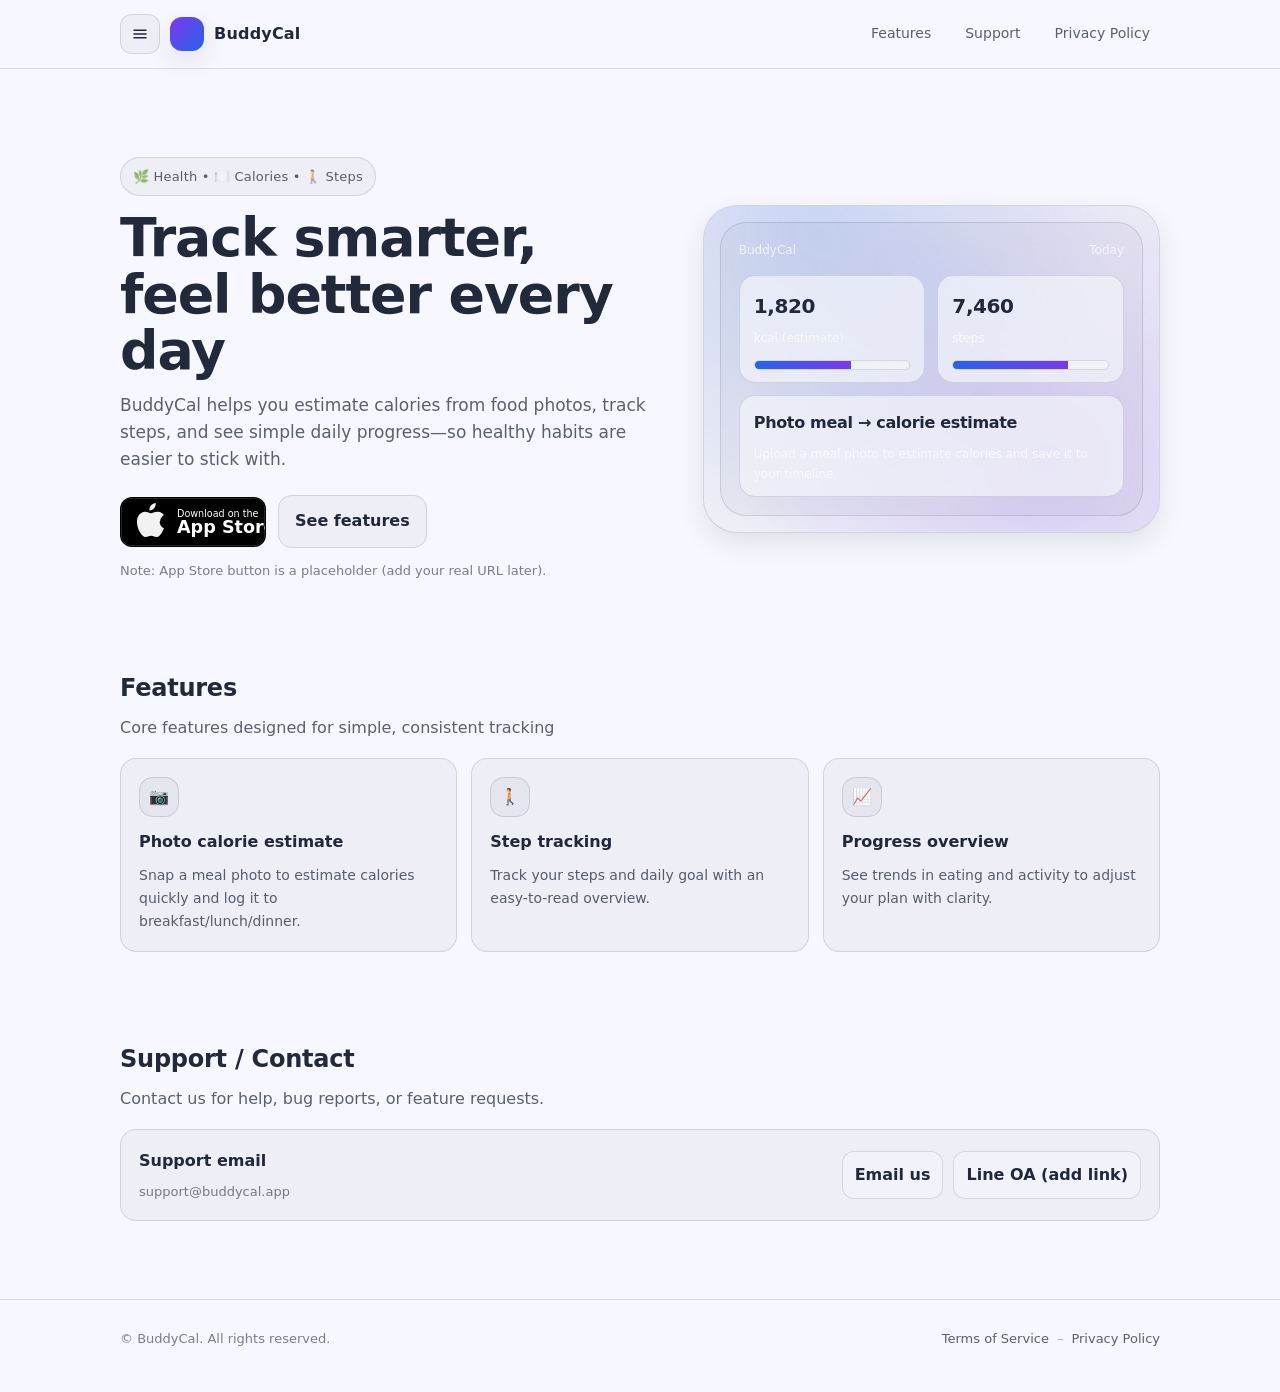
==== commit 992518cd: "Fix remaining Thai strings in English mode Adds TH/EN content blocks for cookie/subscription pages, " ====
--- a/index.html
+++ b/index.html
@@ -505,7 +505,7 @@
               <div class="mockCardGrid">
                 <div class="mockCard">
                   <div class="kpi">1,820</div>
-                  <div class="kpiLabel">kcal (ประมาณการ)</div>
+                  <div class="kpiLabel" data-i18n="mock_kcal_label">kcal (ประมาณการ)</div>
                   <div class="mockBar"><i></i></div>
                 </div>
                 <div class="mockCard">
@@ -514,8 +514,8 @@
                   <div class="mockBar"><i style="width: 74%"></i></div>
                 </div>
                 <div class="mockCard" style="grid-column: 1 / -1">
-                  <div class="kpi" style="font-size: 16px; margin-bottom: 8px">ถ่ายรูปมื้ออาหาร → ประเมินแคลอรี่</div>
-                  <div class="kpiLabel">อัปโหลดรูปอาหารเพื่อดูค่าประมาณและบันทึกไว้ในไทม์ไลน์</div>
+                  <div class="kpi" style="font-size: 16px; margin-bottom: 8px" data-i18n="mock_photo_title">ถ่ายรูปมื้ออาหาร → ประเมินแคลอรี่</div>
+                  <div class="kpiLabel" data-i18n="mock_photo_desc">อัปโหลดรูปอาหารเพื่อดูค่าประมาณและบันทึกไว้ในไทม์ไลน์</div>
                 </div>
               </div>
             </div>
@@ -618,6 +618,9 @@
           footer_copyright: "© <span id=\"y\"></span> BuddyCal All rights reserved.",
           legal_terms: "Terms of Service",
           legal_privacy: "Privacy Policy",
+          mock_kcal_label: "kcal (ประมาณการ)",
+          mock_photo_title: "ถ่ายรูปมื้ออาหาร → ประเมินแคลอรี่",
+          mock_photo_desc: "อัปโหลดรูปอาหารเพื่อดูค่าประมาณและบันทึกไว้ในไทม์ไลน์",
         },
         en: {
           home: "Home",
@@ -648,6 +651,9 @@
           footer_copyright: "© <span id=\"y\"></span> BuddyCal. All rights reserved.",
           legal_terms: "Terms of Service",
           legal_privacy: "Privacy Policy",
+          mock_kcal_label: "kcal (estimate)",
+          mock_photo_title: "Photo meal → calorie estimate",
+          mock_photo_desc: "Upload a meal photo to estimate calories and save it to your timeline.",
         },
       };
 
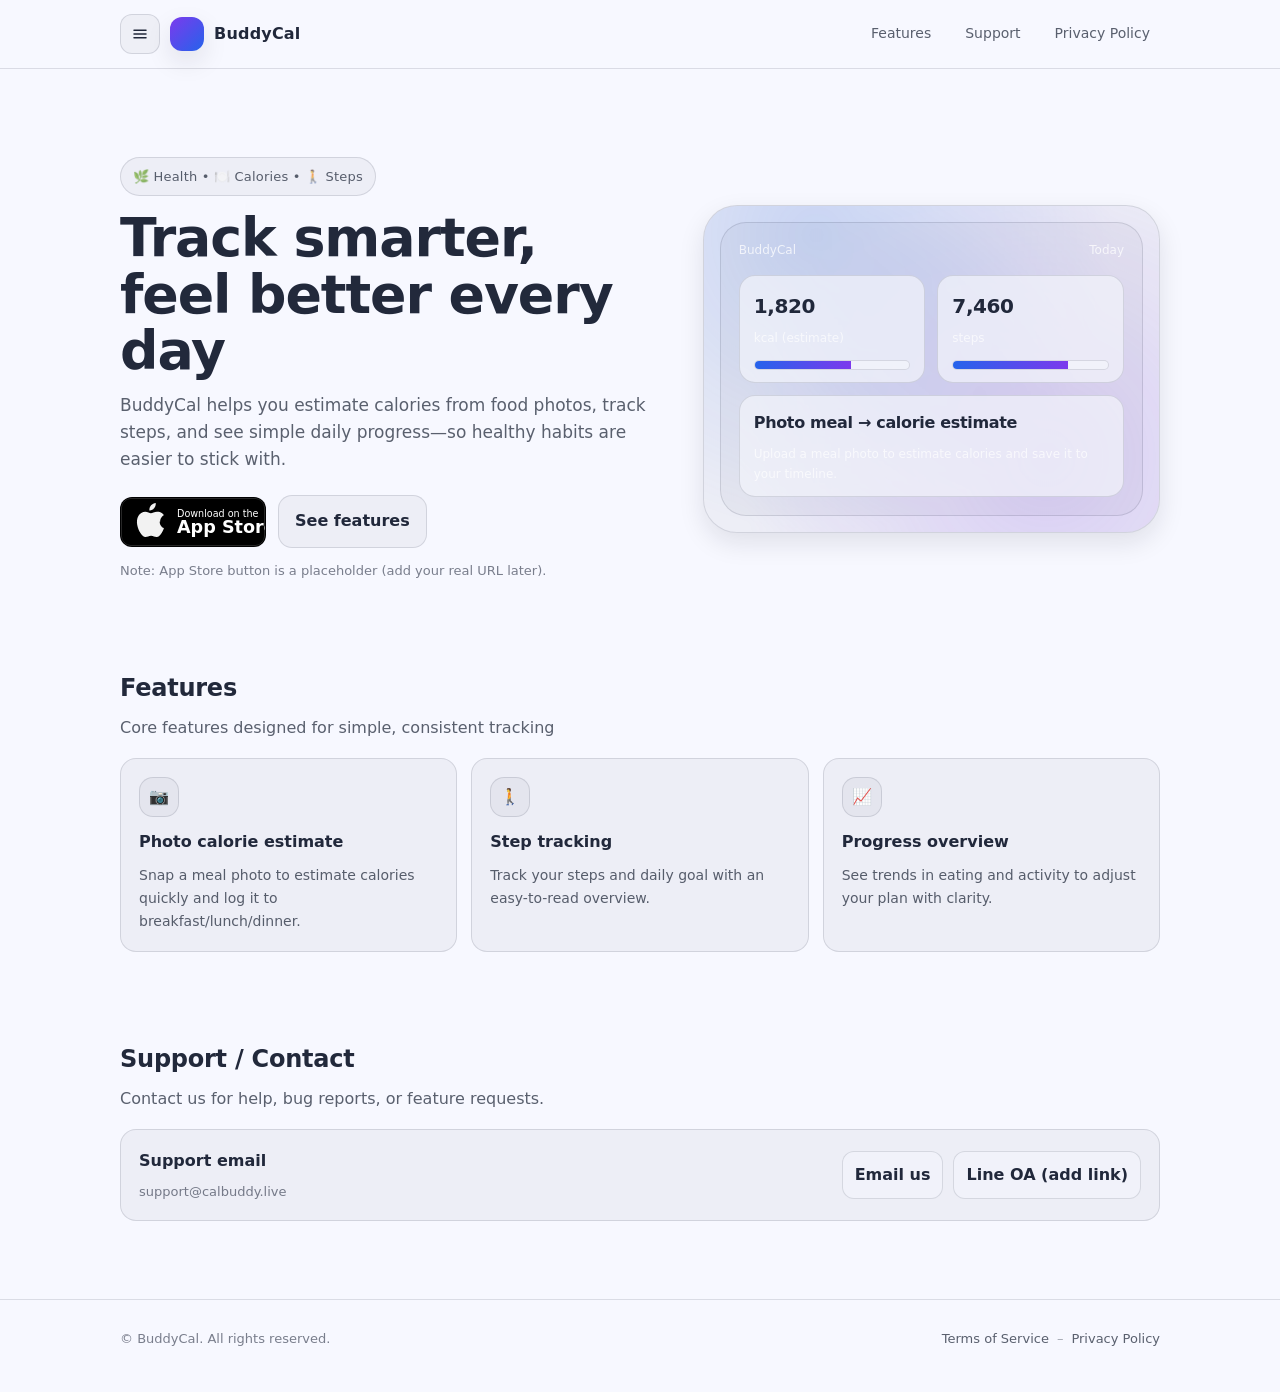
==== commit 260c53ca: "Update support email address Replace all occurrences of support@buddycal.app with support@calbuddy.l" ====
--- a/index.html
+++ b/index.html
@@ -560,10 +560,10 @@
           <div class="supportCard">
             <div class="left">
               <strong data-i18n="support_email_label">อีเมลสำหรับติดต่อ</strong>
-              <div class="note"><a href="mailto:support@buddycal.app">support@buddycal.app</a></div>
+              <div class="note"><a href="mailto:support@calbuddy.live">support@calbuddy.live</a></div>
             </div>
             <div class="links" aria-label="Support links">
-              <a class="linkBtn" href="mailto:support@buddycal.app" data-i18n="support_email_btn">ส่งอีเมล</a>
+              <a class="linkBtn" href="mailto:support@calbuddy.live" data-i18n="support_email_btn">ส่งอีเมล</a>
               <a class="linkBtn" href="#" aria-label="Line OA link (placeholder)" data-i18n="support_line_btn">Line OA (ใส่ลิงก์)</a>
             </div>
           </div>
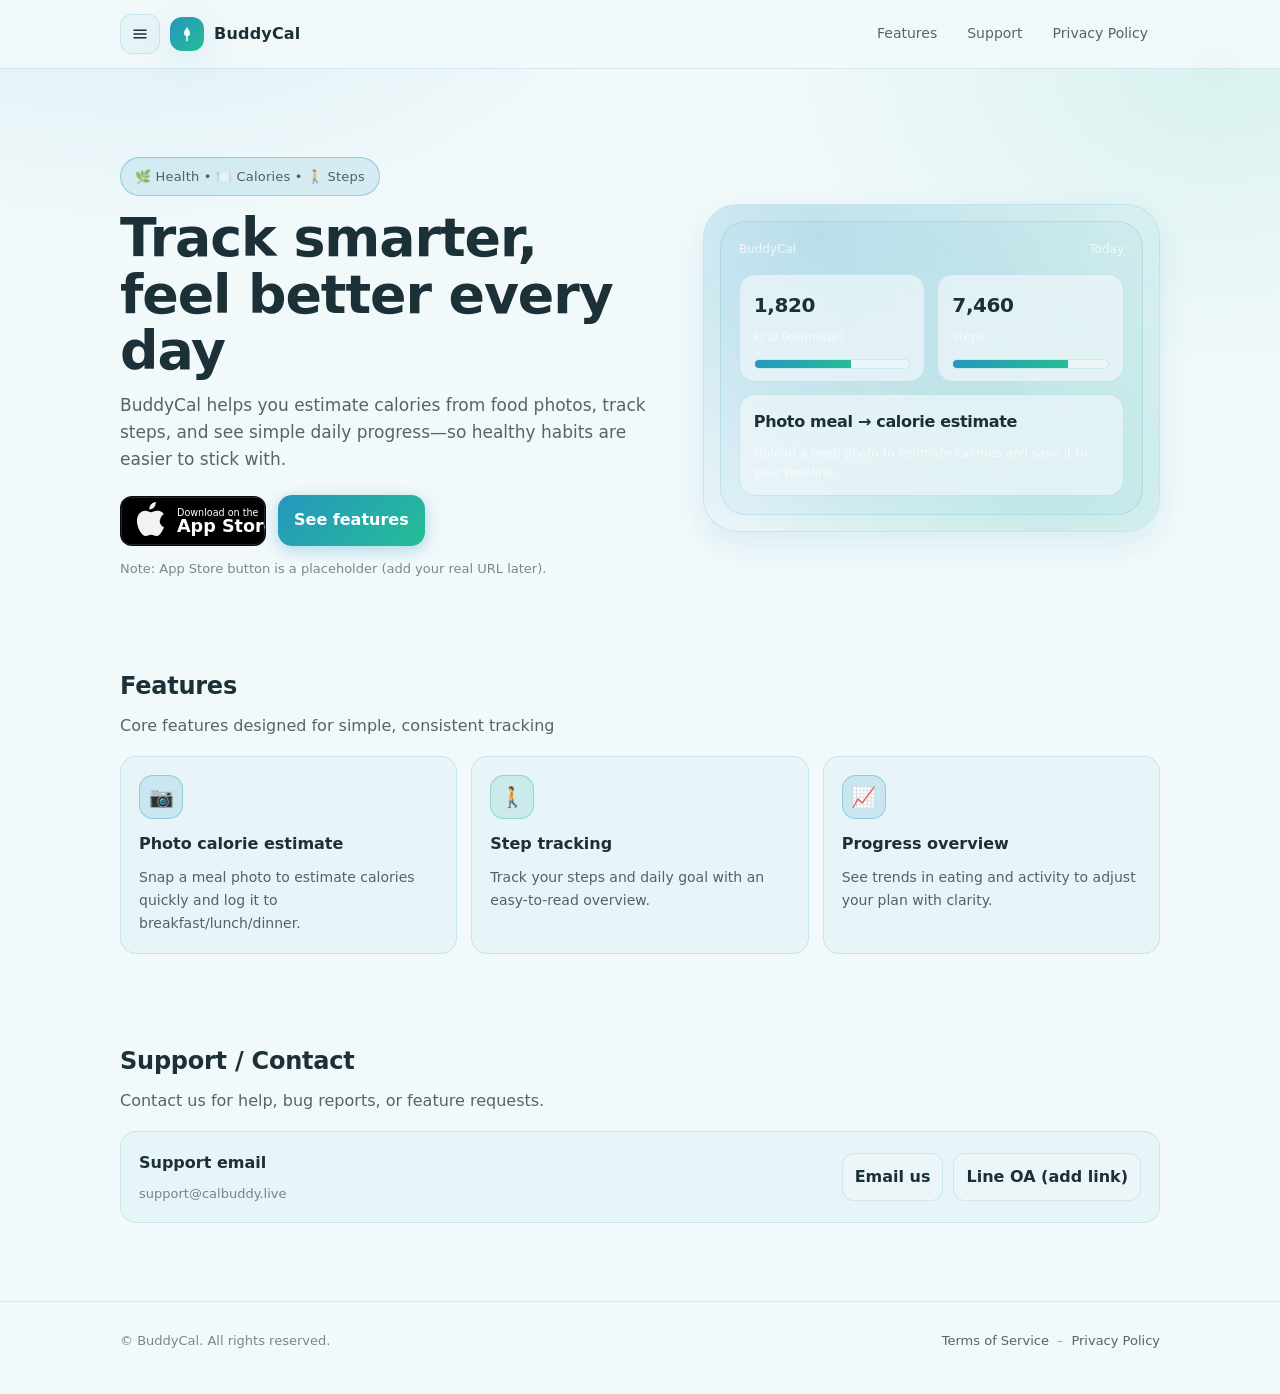
==== commit 2bfcb6c4: "feat: apply brand theme, expand legal pages, and add Railway config" ====
--- a/index.html
+++ b/index.html
@@ -6,197 +6,22 @@
     <meta name="description" content="BuddyCal — ถ่ายรูปคำนวณแคลอรี่, นับก้าว, ติดตามสุขภาพแบบง่ายๆ" />
     <meta name="color-scheme" content="light dark" />
     <title>BuddyCal</title>
+    <link rel="stylesheet" href="assets/theme.css" />
 
     <style>
-      :root {
-        --bg: #0b1020;
-        --fg: rgba(255, 255, 255, 0.92);
-        --muted: rgba(255, 255, 255, 0.72);
-        --muted2: rgba(255, 255, 255, 0.56);
-        --card: rgba(255, 255, 255, 0.06);
-        --border: rgba(255, 255, 255, 0.12);
-        --accent: #60a5fa;
-        --accent2: #a78bfa;
-        --shadow: 0 10px 26px rgba(0, 0, 0, 0.22);
-        --radius: 16px;
-      }
-
-      @media (prefers-color-scheme: light) {
-        :root {
-          --bg: #f7f8ff;
-          --fg: rgba(15, 23, 42, 0.92);
-          --muted: rgba(15, 23, 42, 0.68);
-          --muted2: rgba(15, 23, 42, 0.54);
-          --card: rgba(15, 23, 42, 0.04);
-          --border: rgba(15, 23, 42, 0.12);
-          --accent: #2563eb;
-          --accent2: #7c3aed;
-          --shadow: 0 10px 26px rgba(15, 23, 42, 0.10);
-        }
-      }
-
-      * { box-sizing: border-box; }
-      html { scroll-behavior: smooth; }
-      body {
-        margin: 0;
-        color: var(--fg);
-        font-family: ui-sans-serif, system-ui, -apple-system, "Segoe UI", Roboto, Helvetica, Arial, "Apple Color Emoji",
-          "Segoe UI Emoji";
-        line-height: 1.65;
-        background: var(--bg);
-      }
-
-      a { color: inherit; text-decoration: none; }
-      a:hover { text-decoration: underline; }
-
-      .container { width: min(1040px, calc(100% - 40px)); margin: 0 auto; }
+      a { color: inherit; }
       .pill {
         display: inline-flex;
         align-items: center;
         gap: 8px;
-        border: 1px solid var(--border);
-        background: var(--card);
-        padding: 8px 12px;
+        border: 1px solid color-mix(in srgb, var(--blue) 25%, var(--border));
+        background: color-mix(in srgb, var(--blue) 8%, var(--card));
+        padding: 8px 14px;
         border-radius: 999px;
         color: var(--muted);
         font-size: 13px;
         letter-spacing: 0.2px;
       }
-
-      header {
-        position: sticky;
-        top: 0;
-        z-index: 50;
-        background: color-mix(in srgb, var(--bg) 92%, transparent);
-        border-bottom: 1px solid var(--border);
-        backdrop-filter: blur(10px);
-      }
-      .nav {
-        display: flex;
-        align-items: center;
-        justify-content: space-between;
-        padding: 14px 0;
-        gap: 14px;
-      }
-      .navLeft { display: inline-flex; align-items: center; gap: 10px; min-width: 200px; }
-      .iconBtn {
-        width: 40px;
-        height: 40px;
-        border-radius: 12px;
-        border: 1px solid var(--border);
-        background: var(--card);
-        color: var(--fg);
-        display: grid;
-        place-items: center;
-        cursor: pointer;
-      }
-      .iconBtn:hover { border-color: color-mix(in srgb, var(--border) 60%, var(--fg)); }
-      .iconBtn:focus { outline: 2px solid color-mix(in srgb, var(--accent) 55%, transparent); outline-offset: 2px; }
-      .brand {
-        display: inline-flex;
-        align-items: center;
-        gap: 10px;
-        font-weight: 800;
-        letter-spacing: 0.2px;
-      }
-      .logo {
-        width: 34px;
-        height: 34px;
-        border-radius: 12px;
-        background: linear-gradient(135deg, var(--accent2), var(--accent));
-        box-shadow: var(--shadow);
-      }
-      .menu {
-        display: flex;
-        align-items: center;
-        gap: 14px;
-        flex-wrap: wrap;
-        justify-content: flex-end;
-      }
-      .menu a {
-        color: var(--muted);
-        font-size: 14px;
-        padding: 8px 10px;
-        border-radius: 999px;
-      }
-      .menu a:hover {
-        background: var(--card);
-        text-decoration: none;
-        color: var(--fg);
-      }
-      @media (max-width: 760px) {
-        .menu { display: none; }
-      }
-
-      .drawerBackdrop[aria-hidden="true"] { display: none; }
-      .drawerBackdrop {
-        position: fixed;
-        inset: 0;
-        background: rgba(0, 0, 0, 0.45);
-        z-index: 80;
-      }
-      .drawer {
-        position: fixed;
-        top: 0;
-        left: 0;
-        height: 100%;
-        width: min(320px, 86vw);
-        background: color-mix(in srgb, var(--bg) 92%, transparent);
-        border-right: 1px solid var(--border);
-        backdrop-filter: blur(12px);
-        transform: translateX(-105%);
-        transition: transform 180ms ease;
-        z-index: 90;
-        display: flex;
-        flex-direction: column;
-      }
-      .drawer[aria-hidden="false"] { transform: translateX(0); }
-      .drawerHeader {
-        display: flex;
-        align-items: center;
-        justify-content: space-between;
-        padding: 14px 14px 10px;
-        border-bottom: 1px solid var(--border);
-      }
-      .drawerTitle { font-weight: 800; letter-spacing: 0.2px; }
-      .drawerBody { padding: 12px 14px 18px; }
-      .drawerList { margin: 0; padding: 0; list-style: none; }
-      .drawerList a, .drawerList button {
-        width: 100%;
-        display: flex;
-        align-items: center;
-        justify-content: space-between;
-        gap: 10px;
-        padding: 12px 10px;
-        border-radius: 12px;
-        border: 1px solid transparent;
-        background: transparent;
-        color: var(--fg);
-        font: inherit;
-        cursor: pointer;
-        text-decoration: none;
-      }
-      .drawerList a:hover, .drawerList button:hover {
-        background: var(--card);
-        border-color: var(--border);
-        text-decoration: none;
-      }
-      .drawerSectionLabel {
-        margin: 14px 6px 8px;
-        color: var(--muted2);
-        font-size: 12px;
-      }
-      .drawerLangRow { display: flex; gap: 10px; flex-wrap: wrap; }
-      .segBtn {
-        border: 1px solid var(--border);
-        background: var(--card);
-        color: var(--muted);
-        padding: 10px 12px;
-        border-radius: 999px;
-        cursor: pointer;
-        font: inherit;
-      }
-      .segBtn[aria-pressed="true"] { color: var(--fg); border-color: color-mix(in srgb, var(--border) 60%, var(--fg)); }
 
       main { padding: 44px 0 34px; }
       section { padding: 44px 0; }
@@ -235,9 +60,12 @@
         text-decoration: none !important;
       }
       .btnPrimary {
-        border: 1px solid color-mix(in srgb, var(--accent) 45%, var(--border));
-        background: linear-gradient(135deg, color-mix(in srgb, var(--accent2) 30%, var(--card)), color-mix(in srgb, var(--accent) 26%, var(--card)));
-      }
+        border: none;
+        color: #fff;
+        background: var(--gradient-brand);
+        box-shadow: 0 4px 16px color-mix(in srgb, var(--blue) 35%, transparent);
+      }
+      .btnPrimary:hover { filter: brightness(1.06); border-color: transparent; }
       .btn small { display: block; font-weight: 550; opacity: 0.9; }
       .btn span { display: block; line-height: 1.1; }
       .btn:hover { text-decoration: none; border-color: color-mix(in srgb, var(--border) 60%, var(--fg)); }
@@ -270,8 +98,8 @@
         content: "";
         position: absolute;
         inset: -60px;
-        background: radial-gradient(circle at 30% 20%, color-mix(in srgb, var(--accent) 18%, transparent), transparent 55%),
-          radial-gradient(circle at 70% 70%, color-mix(in srgb, var(--accent2) 18%, transparent), transparent 60%);
+        background: radial-gradient(circle at 30% 20%, color-mix(in srgb, var(--blue) 20%, transparent), transparent 55%),
+          radial-gradient(circle at 70% 70%, color-mix(in srgb, var(--green) 18%, transparent), transparent 60%);
         filter: blur(6px);
       }
       .screen {
@@ -310,7 +138,7 @@
         display: block;
         height: 100%;
         width: 62%;
-        background: linear-gradient(90deg, var(--accent), var(--accent2));
+        background: var(--gradient-brand);
       }
 
       .sectionTitle {
@@ -332,14 +160,19 @@
         box-shadow: none;
       }
       .icon {
-        width: 40px;
-        height: 40px;
+        width: 44px;
+        height: 44px;
         border-radius: 14px;
         display: grid;
         place-items: center;
-        background: color-mix(in srgb, var(--card) 85%, transparent);
-        border: 1px solid var(--border);
+        background: color-mix(in srgb, var(--blue) 10%, var(--card));
+        border: 1px solid color-mix(in srgb, var(--blue) 22%, var(--border));
         margin-bottom: 12px;
+        font-size: 20px;
+      }
+      .feature:nth-child(2) .icon {
+        background: color-mix(in srgb, var(--green) 10%, var(--card));
+        border-color: color-mix(in srgb, var(--green) 22%, var(--border));
       }
       .feature h3 { margin: 0 0 8px; font-size: 16px; }
       .feature p { margin: 0; color: var(--muted); line-height: 1.65; font-size: 14px; }
@@ -371,30 +204,6 @@
         font-weight: 650;
       }
       .linkBtn:hover { text-decoration: none; border-color: color-mix(in srgb, var(--border) 60%, var(--fg)); }
-
-      footer {
-        padding: 28px 0 42px;
-        border-top: 1px solid var(--border);
-        color: var(--muted2);
-        font-size: 13px;
-      }
-      .footerRow {
-        display: flex;
-        align-items: center;
-        justify-content: space-between;
-        gap: 12px;
-        flex-wrap: wrap;
-      }
-      .footerLinks {
-        display: flex;
-        gap: 8px;
-        flex-wrap: wrap;
-        align-items: center;
-        color: var(--muted);
-      }
-      .footerLinks a { color: inherit; }
-      .footerLinks a:hover { color: var(--fg); }
-      .footerSep { opacity: 0.55; user-select: none; }
 
       @media (max-width: 920px) {
         .hero { grid-template-columns: 1fr; }
@@ -420,7 +229,12 @@
               </svg>
             </button>
             <a class="brand" href="#top" aria-label="BuddyCal Home">
-              <span class="logo" aria-hidden="true"></span>
+              <span class="logo" aria-hidden="true">
+                <svg width="18" height="18" viewBox="0 0 24 24" fill="none">
+                  <path d="M12 3c-1.5 2.5-4 4.5-4 8a4 4 0 108 0c0-3.5-2.5-5.5-4-8z" fill="#fff" opacity="0.95"/>
+                  <path d="M12 14v7" stroke="#fff" stroke-width="2" stroke-linecap="round"/>
+                </svg>
+              </span>
               <span>BuddyCal</span>
             </a>
           </div>
@@ -491,7 +305,7 @@
                   </text>
                 </svg>
               </a>
-              <a class="btn" href="#features" aria-label="See features" data-i18n="cta_features">ดูฟีเจอร์</a>
+              <a class="btn btnPrimary" href="#features" aria-label="See features" data-i18n="cta_features">ดูฟีเจอร์</a>
               <span class="note" data-i18n="cta_note">หมายเหตุ: ปุ่ม App Store ยังเป็นลิงก์ตัวอย่าง (ใส่ URL จริงได้ภายหลัง)</span>
             </div>
           </div>
--- a/assets/theme.css
+++ b/assets/theme.css
@@ -0,0 +1,317 @@
+/* BuddyCal brand theme — Blue #2596be · Green #25be96 */
+:root {
+  --blue: #2596be;
+  --green: #25be96;
+  --accent: var(--blue);
+  --accent2: var(--green);
+  --bg: #081018;
+  --fg: rgba(255, 255, 255, 0.93);
+  --muted: rgba(255, 255, 255, 0.74);
+  --muted2: rgba(255, 255, 255, 0.56);
+  --card: rgba(255, 255, 255, 0.06);
+  --border: rgba(255, 255, 255, 0.12);
+  --shadow: 0 12px 32px rgba(0, 0, 0, 0.28);
+  --radius: 16px;
+  --gradient-brand: linear-gradient(135deg, var(--blue), var(--green));
+}
+
+@media (prefers-color-scheme: light) {
+  :root {
+    --bg: #f2f9fb;
+    --fg: rgba(10, 30, 38, 0.92);
+    --muted: rgba(10, 30, 38, 0.68);
+    --muted2: rgba(10, 30, 38, 0.52);
+    --card: rgba(37, 150, 190, 0.05);
+    --border: rgba(37, 150, 190, 0.16);
+    --shadow: 0 12px 32px rgba(37, 150, 190, 0.12);
+  }
+}
+
+* { box-sizing: border-box; }
+html { scroll-behavior: smooth; }
+body {
+  margin: 0;
+  color: var(--fg);
+  font-family: ui-sans-serif, system-ui, -apple-system, "Segoe UI", Roboto, Helvetica, Arial, "Apple Color Emoji", "Segoe UI Emoji";
+  line-height: 1.65;
+  background:
+    radial-gradient(ellipse 80% 50% at 10% -10%, color-mix(in srgb, var(--blue) 14%, transparent), transparent 55%),
+    radial-gradient(ellipse 70% 45% at 95% 5%, color-mix(in srgb, var(--green) 12%, transparent), transparent 50%),
+    var(--bg);
+  min-height: 100vh;
+}
+
+a { color: var(--blue); text-decoration: none; }
+a:hover { text-decoration: underline; }
+@media (prefers-color-scheme: light) {
+  a { color: #1a7a9a; }
+}
+
+.container { width: min(1040px, calc(100% - 40px)); margin: 0 auto; }
+.container--narrow { width: min(900px, calc(100% - 40px)); margin: 0 auto; }
+
+header {
+  position: sticky;
+  top: 0;
+  z-index: 50;
+  background: color-mix(in srgb, var(--bg) 88%, transparent);
+  border-bottom: 1px solid var(--border);
+  backdrop-filter: blur(12px);
+}
+
+.nav {
+  display: flex;
+  align-items: center;
+  justify-content: space-between;
+  padding: 14px 0;
+  gap: 14px;
+}
+
+.navLeft { display: inline-flex; align-items: center; gap: 10px; min-width: 200px; }
+
+.iconBtn {
+  width: 40px;
+  height: 40px;
+  border-radius: 12px;
+  border: 1px solid var(--border);
+  background: var(--card);
+  color: var(--fg);
+  display: grid;
+  place-items: center;
+  cursor: pointer;
+}
+.iconBtn:hover { border-color: color-mix(in srgb, var(--blue) 40%, var(--border)); }
+.iconBtn:focus { outline: 2px solid color-mix(in srgb, var(--blue) 55%, transparent); outline-offset: 2px; }
+
+.brand {
+  display: inline-flex;
+  align-items: center;
+  gap: 10px;
+  font-weight: 800;
+  letter-spacing: 0.2px;
+  color: inherit;
+  text-decoration: none;
+}
+.brand:hover { text-decoration: none; }
+
+.logo {
+  width: 34px;
+  height: 34px;
+  border-radius: 12px;
+  background: var(--gradient-brand);
+  box-shadow: var(--shadow);
+  display: grid;
+  place-items: center;
+  flex-shrink: 0;
+}
+.logo svg { display: block; }
+
+.menu {
+  display: flex;
+  align-items: center;
+  gap: 6px;
+  flex-wrap: wrap;
+  justify-content: flex-end;
+}
+.menu a {
+  color: var(--muted);
+  font-size: 14px;
+  padding: 8px 12px;
+  border-radius: 999px;
+  text-decoration: none;
+}
+.menu a:hover {
+  background: var(--card);
+  color: var(--fg);
+}
+
+.chip {
+  border: 1px solid var(--border);
+  background: var(--card);
+  border-radius: 999px;
+  padding: 8px 14px;
+  color: var(--muted);
+  font-size: 13px;
+  text-decoration: none;
+  transition: border-color 0.15s, color 0.15s;
+}
+.chip:hover {
+  border-color: color-mix(in srgb, var(--blue) 45%, var(--border));
+  color: var(--fg);
+  text-decoration: none;
+}
+
+@media (max-width: 760px) { .menu { display: none; } }
+
+/* Drawer */
+.drawerBackdrop[aria-hidden="true"] { display: none; }
+.drawerBackdrop { position: fixed; inset: 0; background: rgba(0, 0, 0, 0.45); z-index: 80; }
+.drawer {
+  position: fixed;
+  top: 0; left: 0;
+  height: 100%;
+  width: min(320px, 86vw);
+  background: color-mix(in srgb, var(--bg) 92%, transparent);
+  border-right: 1px solid var(--border);
+  backdrop-filter: blur(12px);
+  transform: translateX(-105%);
+  transition: transform 180ms ease;
+  z-index: 90;
+  display: flex;
+  flex-direction: column;
+}
+.drawer[aria-hidden="false"] { transform: translateX(0); }
+.drawerHeader {
+  display: flex;
+  align-items: center;
+  justify-content: space-between;
+  padding: 14px 14px 10px;
+  border-bottom: 1px solid var(--border);
+}
+.drawerTitle { font-weight: 800; letter-spacing: 0.2px; }
+.drawerBody { padding: 12px 14px 18px; }
+.drawerList { margin: 0; padding: 0; list-style: none; }
+.drawerList a, .drawerList button {
+  width: 100%;
+  display: flex;
+  align-items: center;
+  justify-content: space-between;
+  gap: 10px;
+  padding: 12px 10px;
+  border-radius: 12px;
+  border: 1px solid transparent;
+  background: transparent;
+  color: var(--fg);
+  font: inherit;
+  cursor: pointer;
+  text-decoration: none;
+}
+.drawerList a:hover, .drawerList button:hover {
+  background: var(--card);
+  border-color: var(--border);
+  text-decoration: none;
+}
+.drawerSectionLabel { margin: 14px 6px 8px; color: var(--muted2); font-size: 12px; }
+.drawerLangRow { display: flex; gap: 10px; flex-wrap: wrap; }
+.segBtn {
+  border: 1px solid var(--border);
+  background: var(--card);
+  color: var(--muted);
+  padding: 10px 12px;
+  border-radius: 999px;
+  cursor: pointer;
+  font: inherit;
+}
+.segBtn[aria-pressed="true"] {
+  color: var(--fg);
+  border-color: color-mix(in srgb, var(--blue) 50%, var(--border));
+  background: color-mix(in srgb, var(--blue) 10%, var(--card));
+}
+
+/* Footer */
+footer {
+  padding: 28px 0 42px;
+  border-top: 1px solid var(--border);
+  color: var(--muted2);
+  font-size: 13px;
+}
+.footerRow {
+  display: flex;
+  align-items: center;
+  justify-content: space-between;
+  gap: 12px;
+  flex-wrap: wrap;
+}
+.footerLinks {
+  display: flex;
+  gap: 8px;
+  flex-wrap: wrap;
+  align-items: center;
+  color: var(--muted);
+}
+.footerLinks a { color: inherit; text-decoration: none; }
+.footerLinks a:hover { color: var(--blue); }
+.footerSep { opacity: 0.55; user-select: none; }
+
+/* Legal / doc pages */
+.doc-card {
+  border: 1px solid var(--border);
+  background: var(--card);
+  border-radius: var(--radius);
+  padding: 28px 28px 32px;
+}
+.doc-card h1 {
+  margin: 0 0 10px;
+  font-size: clamp(26px, 4vw, 32px);
+  letter-spacing: -0.02em;
+  background: var(--gradient-brand);
+  -webkit-background-clip: text;
+  background-clip: text;
+  -webkit-text-fill-color: transparent;
+}
+.doc-meta {
+  color: var(--muted2);
+  font-size: 13px;
+  margin: 0 0 10px;
+  padding-bottom: 18px;
+  border-bottom: 1px solid var(--border);
+}
+.doc-meta strong { color: var(--muted); }
+.doc-intro {
+  color: var(--muted);
+  font-size: 15px;
+  line-height: 1.75;
+  margin: 0 0 24px;
+}
+.doc-toc {
+  background: color-mix(in srgb, var(--blue) 6%, var(--card));
+  border: 1px solid color-mix(in srgb, var(--blue) 18%, var(--border));
+  border-radius: 14px;
+  padding: 16px 20px;
+  margin-bottom: 28px;
+}
+.doc-toc h2 {
+  margin: 0 0 10px;
+  font-size: 14px;
+  text-transform: uppercase;
+  letter-spacing: 0.06em;
+  color: var(--blue);
+}
+.doc-toc ol {
+  margin: 0;
+  padding-left: 20px;
+  columns: 2;
+  column-gap: 24px;
+}
+.doc-toc li { font-size: 13px; margin-bottom: 4px; }
+.doc-toc a { color: var(--muted); text-decoration: none; }
+.doc-toc a:hover { color: var(--blue); text-decoration: underline; }
+@media (max-width: 600px) { .doc-toc ol { columns: 1; } }
+
+.doc-section {
+  margin-bottom: 28px;
+  padding-left: 16px;
+  border-left: 3px solid color-mix(in srgb, var(--green) 55%, var(--border));
+}
+.doc-section h2 {
+  margin: 0 0 10px;
+  font-size: 18px;
+  color: var(--fg);
+}
+.doc-section p, .doc-section li {
+  color: var(--muted);
+  line-height: 1.8;
+  font-size: 14px;
+  margin: 0 0 10px;
+}
+.doc-section ul, .doc-section ol { margin: 8px 0 0 18px; padding: 0; }
+.doc-section li { margin-bottom: 6px; }
+.doc-section li strong { color: var(--fg); }
+
+.langBlock { display: none; }
+.langBlock.is-active { display: block; }
+
+@media (prefers-reduced-motion: reduce) {
+  html { scroll-behavior: auto; }
+  .drawer { transition: none; }
+}
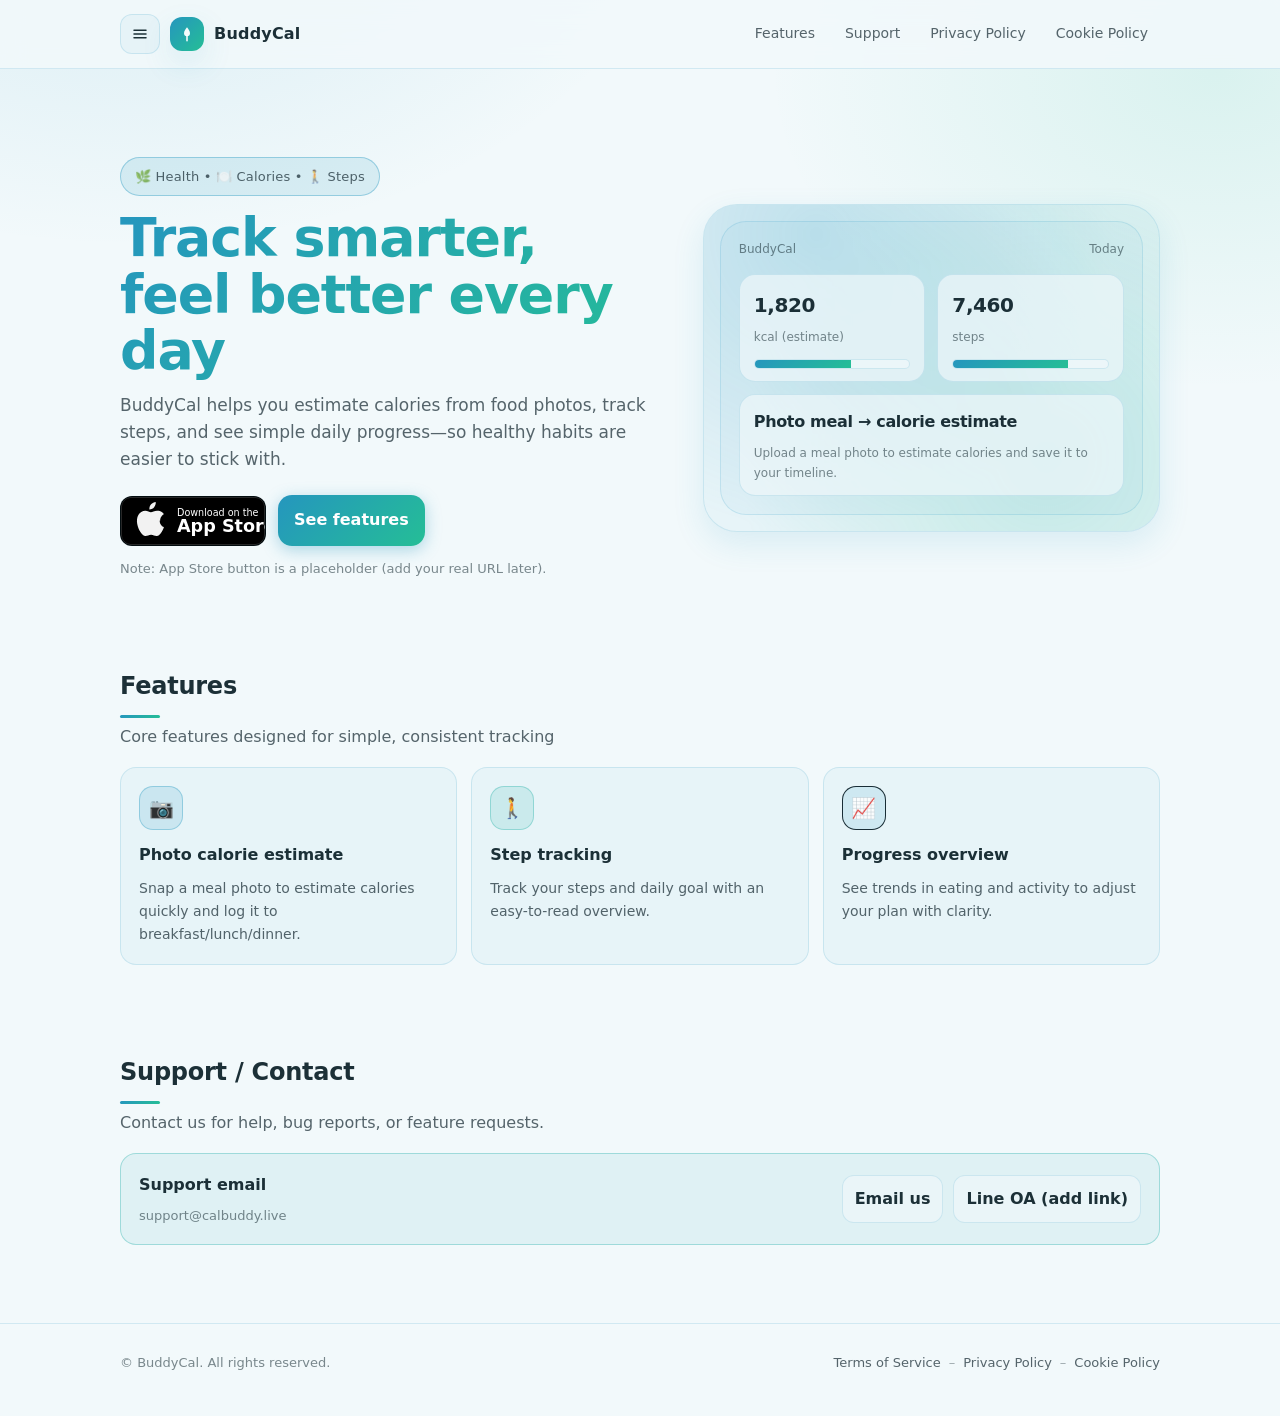
==== commit 1f98fd47: "feat: align all pages with brand theme and complete legal content" ====
--- a/index.html
+++ b/index.html
@@ -114,7 +114,6 @@
         justify-content: space-between;
         align-items: center;
         margin-bottom: 14px;
-        color: rgba(255, 255, 255, 0.75);
         font-size: 12px;
       }
       .mockCardGrid { display: grid; grid-template-columns: 1fr 1fr; gap: 12px; }
@@ -125,7 +124,7 @@
         background: color-mix(in srgb, var(--bg) 70%, var(--card));
       }
       .kpi { font-weight: 800; font-size: 20px; letter-spacing: -0.02em; margin-bottom: 6px; }
-      .kpiLabel { color: rgba(255, 255, 255, 0.68); font-size: 12px; }
+      .kpiLabel { font-size: 12px; }
       .mockBar {
         margin-top: 12px;
         height: 10px;
@@ -174,6 +173,10 @@
         background: color-mix(in srgb, var(--green) 10%, var(--card));
         border-color: color-mix(in srgb, var(--green) 22%, var(--border));
       }
+      .feature:nth-child(3) .icon {
+        background: color-mix(in srgb, var(--blue) 8%, var(--card));
+        border-color: color-mix(in srgb, var(--green) 30%, var(--blue) 20%, var(--border));
+      }
       .feature h3 { margin: 0 0 8px; font-size: 16px; }
       .feature p { margin: 0; color: var(--muted); line-height: 1.65; font-size: 14px; }
 
@@ -218,7 +221,7 @@
     </style>
   </head>
 
-  <body>
+  <body class="page-home">
     <header>
       <div class="container">
         <nav class="nav" aria-label="Primary">
@@ -242,6 +245,7 @@
             <a href="#features" data-i18n="top_features">Features</a>
             <a href="#support" data-i18n="top_support">Support</a>
             <a href="privacy/" data-i18n="top_privacy">Privacy</a>
+            <a href="cookie/" data-i18n="top_cookie">Cookie</a>
           </div>
         </nav>
       </div>
@@ -277,7 +281,7 @@
         <section class="hero" aria-label="Hero">
           <div>
             <span class="pill">🌿 Health • 🍽️ Calories • 🚶 Steps</span>
-            <h1 data-i18n="hero_title">กินพอดี เดินพอดี<br />ดูแลตัวเองให้ชัดเจน</h1>
+            <h1 class="hero-title" data-i18n="hero_title">กินพอดี เดินพอดี<br />ดูแลตัวเองให้ชัดเจน</h1>
             <p class="lead" data-i18n="hero_lead">
               BuddyCal ช่วยคุณ “ถ่ายรูปแล้วประเมินแคลอรี่” พร้อมติดตาม “จำนวนก้าว” และสรุปความคืบหน้าในแต่ละวันแบบเข้าใจง่าย
               เพื่อให้การดูแลสุขภาพเป็นเรื่องที่ทำต่อเนื่องได้จริง
@@ -393,6 +397,8 @@
             <a href="terms/" data-i18n="legal_terms">Terms of Service</a>
             <span class="footerSep" aria-hidden="true">–</span>
             <a href="privacy/" data-i18n="legal_privacy">Privacy Policy</a>
+            <span class="footerSep" aria-hidden="true">–</span>
+            <a href="cookie/" data-i18n="legal_cookie">Cookie Policy</a>
           </div>
         </div>
       </div>
@@ -411,6 +417,7 @@
           top_features: "Features",
           top_support: "Support",
           top_privacy: "Privacy",
+          top_cookie: "คุกกี้",
           hero_title: "กินพอดี เดินพอดี<br />ดูแลตัวเองให้ชัดเจน",
           hero_lead:
             'BuddyCal ช่วยคุณ “ถ่ายรูปแล้วประเมินแคลอรี่” พร้อมติดตาม “จำนวนก้าว” และสรุปความคืบหน้าในแต่ละวันแบบเข้าใจง่าย เพื่อให้การดูแลสุขภาพเป็นเรื่องที่ทำต่อเนื่องได้จริง',
@@ -432,6 +439,7 @@
           footer_copyright: "© <span id=\"y\"></span> BuddyCal All rights reserved.",
           legal_terms: "Terms of Service",
           legal_privacy: "Privacy Policy",
+          legal_cookie: "นโยบายคุกกี้",
           mock_kcal_label: "kcal (ประมาณการ)",
           mock_photo_title: "ถ่ายรูปมื้ออาหาร → ประเมินแคลอรี่",
           mock_photo_desc: "อัปโหลดรูปอาหารเพื่อดูค่าประมาณและบันทึกไว้ในไทม์ไลน์",
@@ -444,6 +452,7 @@
           top_features: "Features",
           top_support: "Support",
           top_privacy: "Privacy Policy",
+          top_cookie: "Cookie Policy",
           hero_title: "Track smarter,<br />feel better every day",
           hero_lead:
             "BuddyCal helps you estimate calories from food photos, track steps, and see simple daily progress—so healthy habits are easier to stick with.",
@@ -465,6 +474,7 @@
           footer_copyright: "© <span id=\"y\"></span> BuddyCal. All rights reserved.",
           legal_terms: "Terms of Service",
           legal_privacy: "Privacy Policy",
+          legal_cookie: "Cookie Policy",
           mock_kcal_label: "kcal (estimate)",
           mock_photo_title: "Photo meal → calorie estimate",
           mock_photo_desc: "Upload a meal photo to estimate calories and save it to your timeline.",
--- a/assets/theme.css
+++ b/assets/theme.css
@@ -307,9 +307,57 @@
 .doc-section ul, .doc-section ol { margin: 8px 0 0 18px; padding: 0; }
 .doc-section li { margin-bottom: 6px; }
 .doc-section li strong { color: var(--fg); }
+.doc-section code {
+  font-size: 13px;
+  background: color-mix(in srgb, var(--blue) 8%, var(--card));
+  border: 1px solid color-mix(in srgb, var(--blue) 15%, var(--border));
+  padding: 2px 6px;
+  border-radius: 4px;
+  color: var(--fg);
+}
 
 .langBlock { display: none; }
 .langBlock.is-active { display: block; }
+
+main.doc-main { padding: 32px 0 56px; }
+
+/* Home page */
+.page-home h1.hero-title {
+  background: var(--gradient-brand);
+  -webkit-background-clip: text;
+  background-clip: text;
+  -webkit-text-fill-color: transparent;
+}
+.page-home .sectionTitle h2 {
+  color: var(--fg);
+  position: relative;
+}
+.page-home .sectionTitle h2::after {
+  content: "";
+  display: block;
+  width: 40px;
+  height: 3px;
+  margin-top: 8px;
+  border-radius: 999px;
+  background: var(--gradient-brand);
+}
+.page-home .feature {
+  transition: border-color 0.15s, box-shadow 0.15s;
+}
+.page-home .feature:hover {
+  border-color: color-mix(in srgb, var(--blue) 30%, var(--border));
+  box-shadow: 0 4px 20px color-mix(in srgb, var(--blue) 8%, transparent);
+}
+.page-home .linkBtn:hover {
+  border-color: color-mix(in srgb, var(--blue) 45%, var(--border));
+  color: var(--blue);
+}
+.page-home .supportCard {
+  border-color: color-mix(in srgb, var(--green) 22%, var(--border));
+  background: color-mix(in srgb, var(--green) 4%, var(--card));
+}
+.page-home .mockTop { color: var(--muted2); }
+.page-home .kpiLabel { color: var(--muted2); }
 
 @media (prefers-reduced-motion: reduce) {
   html { scroll-behavior: auto; }
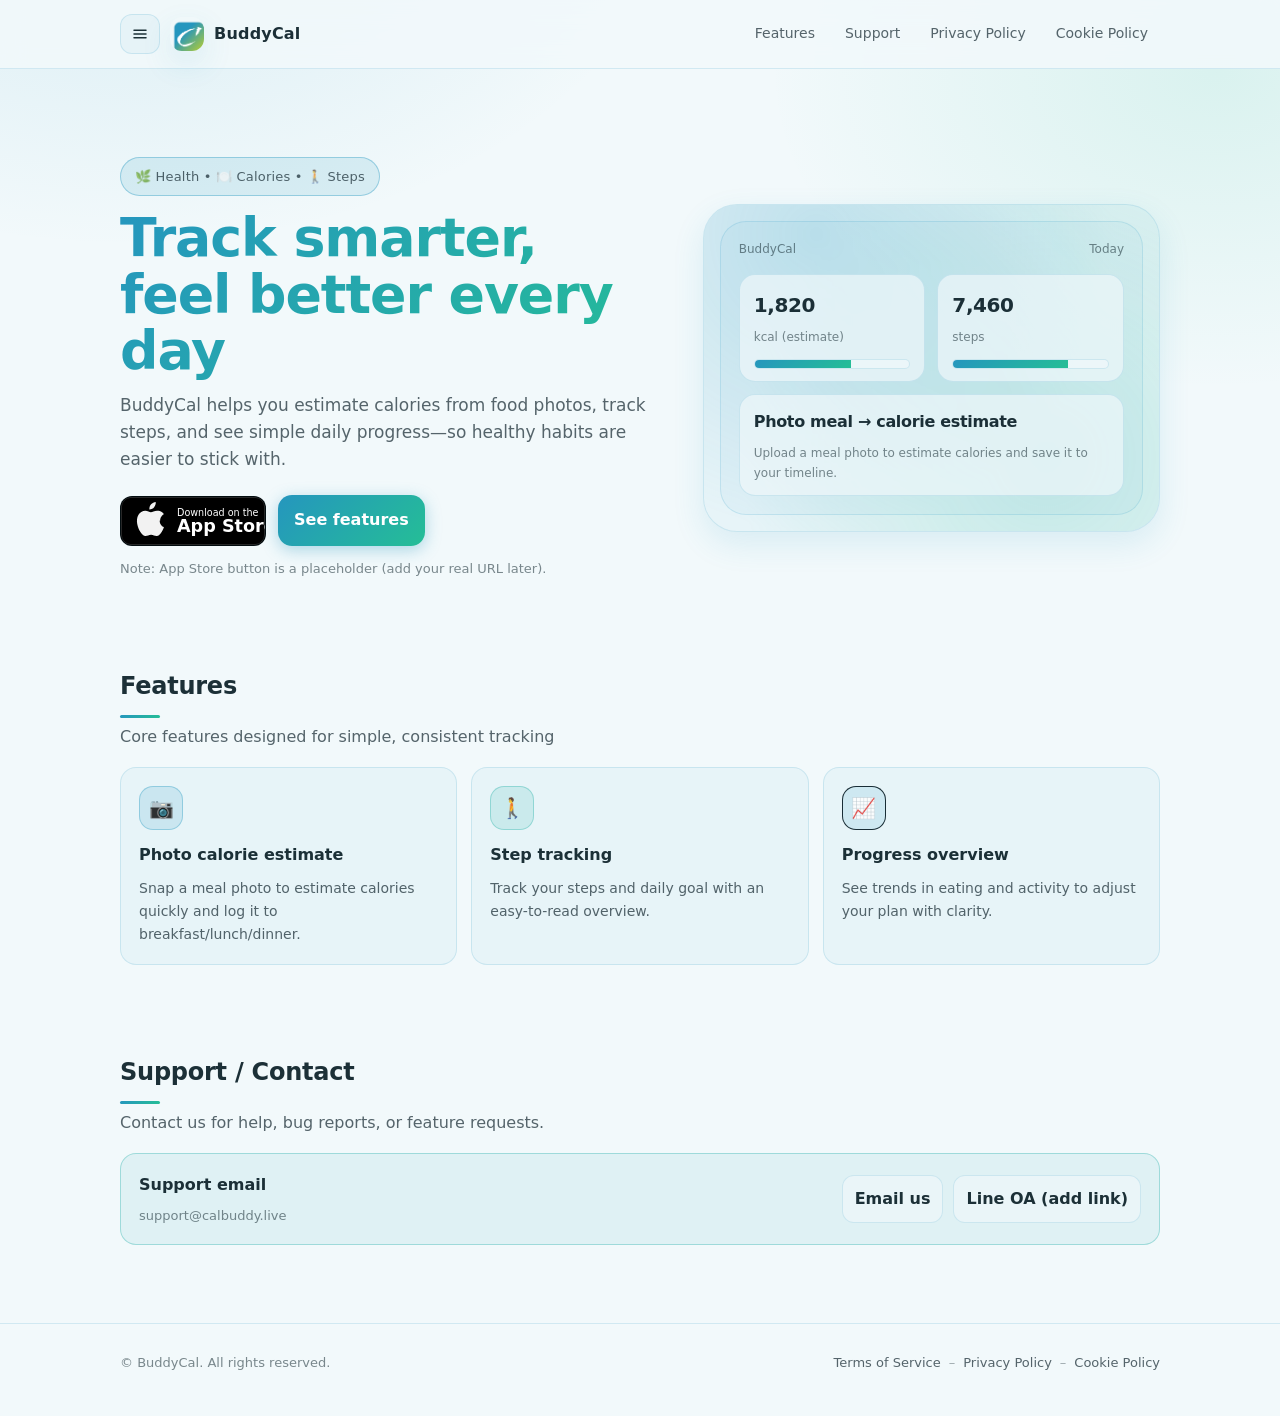
==== commit 92f2b4ea: "feat: replace header logo with brand app icon" ====
--- a/index.html
+++ b/index.html
@@ -232,12 +232,7 @@
               </svg>
             </button>
             <a class="brand" href="#top" aria-label="BuddyCal Home">
-              <span class="logo" aria-hidden="true">
-                <svg width="18" height="18" viewBox="0 0 24 24" fill="none">
-                  <path d="M12 3c-1.5 2.5-4 4.5-4 8a4 4 0 108 0c0-3.5-2.5-5.5-4-8z" fill="#fff" opacity="0.95"/>
-                  <path d="M12 14v7" stroke="#fff" stroke-width="2" stroke-linecap="round"/>
-                </svg>
-              </span>
+              <img class="logo" src="assets/logo.png" alt="" width="34" height="34" aria-hidden="true" />
               <span>BuddyCal</span>
             </a>
           </div>
--- a/assets/theme.css
+++ b/assets/theme.css
@@ -98,13 +98,11 @@
   width: 34px;
   height: 34px;
   border-radius: 12px;
-  background: var(--gradient-brand);
   box-shadow: var(--shadow);
-  display: grid;
-  place-items: center;
+  display: block;
   flex-shrink: 0;
-}
-.logo svg { display: block; }
+  object-fit: cover;
+}
 
 .menu {
   display: flex;
